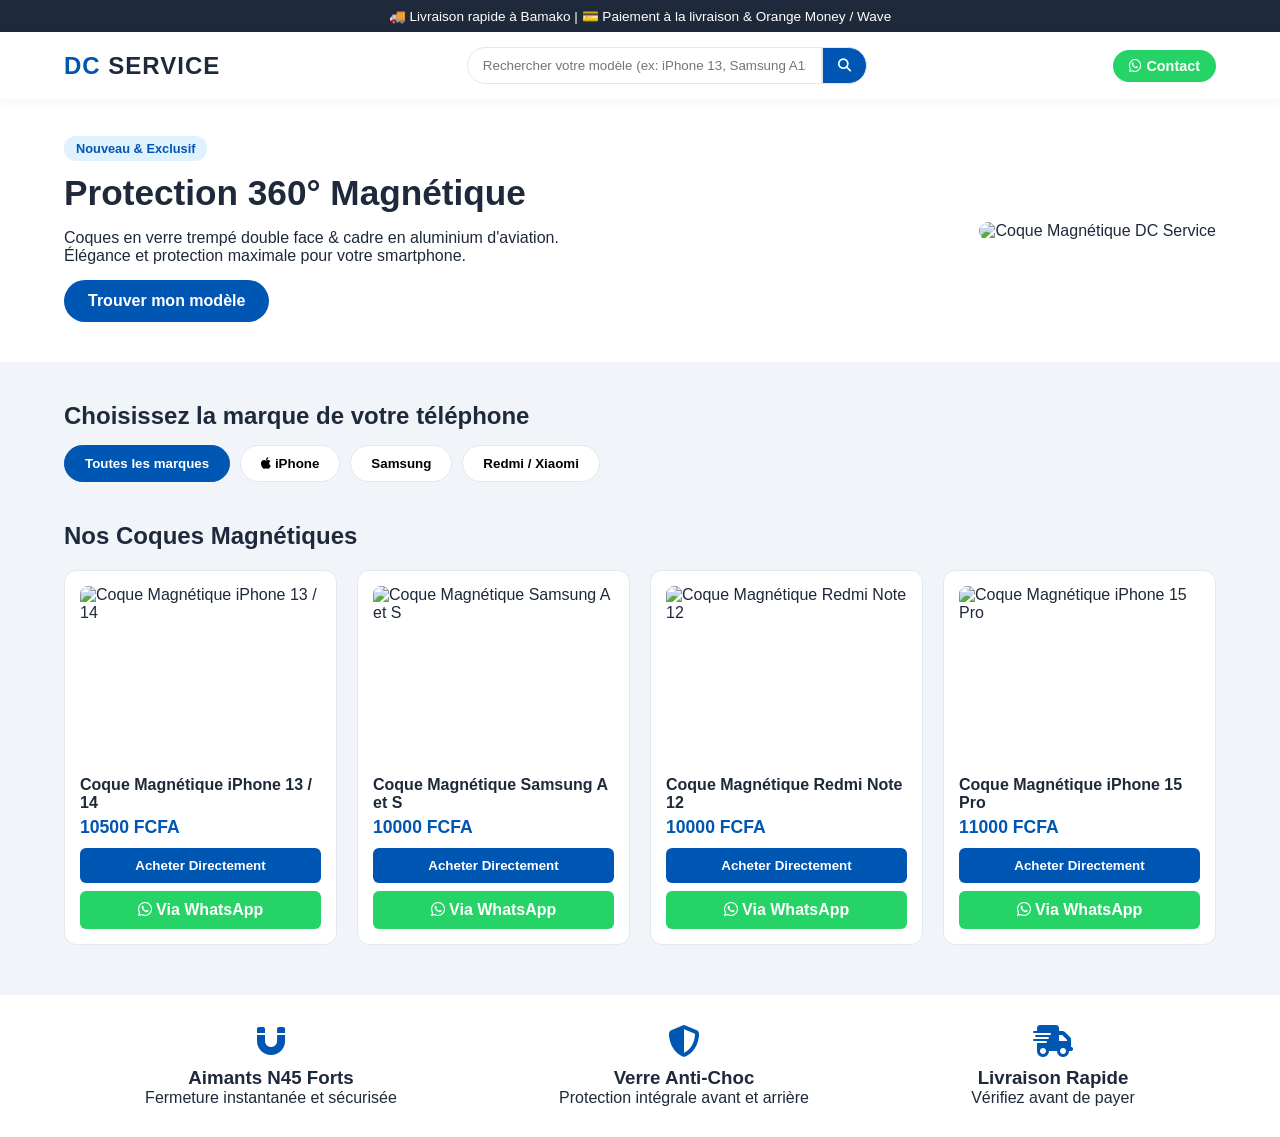
==== index.html @ 2c24fb87 "Add files via upload" ====
<!DOCTYPE html>
<html lang="fr">
<head>
  <meta charset="UTF-8">
  <meta name="viewport" content="width=device-width, initial-scale=1.0">
  <title>DC Service | Coques Magnétiques Premium</title>
  <link rel="stylesheet" href="style.css">
  <link rel="stylesheet" href="https://cdnjs.cloudflare.com/ajax/libs/font-awesome/6.4.0/css/all.min.css">
</head>
<body>

  <div class="announcement-bar">
    🚚 Livraison rapide à Bamako | 💳 Paiement à la livraison & Orange Money / Wave
  </div>

  <header class="navbar">
    <div class="logo">
      <span>DC</span> SERVICE
    </div>
    <div class="search-box">
      <input type="text" id="searchInput" placeholder="Rechercher votre modèle (ex: iPhone 13, Samsung A15)...">
      <button><i class="fa-solid fa-magnifying-glass"></i></button>
    </div>
    <a href="https://wa.me/22394125711" target="_blank" rel="noopener noreferrer" class="whatsapp-btn-head">
      <i class="fa-brands fa-whatsapp"></i> Contact
    </a>
  </header>

  <section class="hero">
    <div class="hero-content">
      <span class="badge">Nouveau & Exclusif</span>
      <h1>Protection 360° Magnétique</h1>
      <p>Coques en verre trempé double face & cadre en aluminium d'aviation. Élégance et protection maximale pour votre smartphone.</p>
      <a href="#selector" class="btn-primary">Trouver mon modèle</a>
    </div>
    <div class="hero-image">
      <img src="https://images.unsplash.com/photo-1601784551446-20c9e07cdbdb?auto=format&fit=crop&w=800&q=80" alt="Coque Magnétique DC Service">
    </div>
  </section>

  <section id="selector" class="selector-section">
    <h2>Choisissez la marque de votre téléphone</h2>
    <div class="brand-grid">
      <button class="brand-card active" data-brand="all">Toutes les marques</button>
      <button class="brand-card" data-brand="iphone"><i class="fa-brands fa-apple"></i> iPhone</button>
      <button class="brand-card" data-brand="samsung">Samsung</button>
      <button class="brand-card" data-brand="redmi">Redmi / Xiaomi</button>
    </div>
  </section>

  <section class="products-section">
    <h2>Nos Coques Magnétiques</h2>
    <div class="product-grid" id="productGrid"></div>
  </section>

  <section class="features">
    <div class="feature-item">
      <i class="fa-solid fa-magnet"></i>
      <h3>Aimants N45 Forts</h3>
      <p>Fermeture instantanée et sécurisée</p>
    </div>
    <div class="feature-item">
      <i class="fa-solid fa-shield-halved"></i>
      <h3>Verre Anti-Choc</h3>
      <p>Protection intégrale avant et arrière</p>
    </div>
    <div class="feature-item">
      <i class="fa-solid fa-truck-fast"></i>
      <h3>Livraison Rapide</h3>
      <p>Vérifiez avant de payer</p>
    </div>
  </section>

  <div class="modal" id="orderModal">
    <div class="modal-content">
      <span class="close-btn">&times;</span>
      <h3>Commander <span id="modalProductName"></span></h3>
      <form id="orderForm">
        <input type="hidden" id="selectedProduct">
        <div class="form-group">
          <label>Votre Nom complet</label>
          <input type="text" id="clientName" required placeholder="Ex: Amine Jamal">
        </div>
        <div class="form-group">
          <label>Numéro de Téléphone</label>
          <input type="tel" id="clientPhone" required placeholder="Ex: 70 00 00 00">
        </div>
        <div class="form-group">
          <label>Quartier / Ville de livraison</label>
          <input type="text" id="clientLocation" required placeholder="Ex: Badalabougou, Bamako">
        </div>
        <button type="submit" class="btn-submit">Valider la commande</button>
      </form>
    </div>
  </div>

  <script src="script.js"></script>
</body>
</html>
---- style.css ----
:root {
  --primary: #0056b3;
  --primary-hover: #003d80;
  --whatsapp: #25D366;
  --dark: #1e293b;
  --light: #f8fafc;
  --border: #e2e8f0;
}

* {
  box-sizing: border-box;
  margin: 0;
  padding: 0;
  font-family: 'Segoe UI', Tahoma, Geneva, Verdana, sans-serif;
}

body {
  background-color: #f1f5f9;
  color: var(--dark);
}

/* BANNIÈRE D'ANNONCE */
.announcement-bar {
  background-color: var(--dark);
  color: #fff;
  text-align: center;
  padding: 8px 12px;
  font-size: 0.85rem;
  font-weight: 500;
}

/* NAVBAR */
.navbar {
  display: flex;
  justify-content: space-between;
  align-items: center;
  padding: 15px 5%;
  background: #fff;
  box-shadow: 0 2px 10px rgba(0,0,0,0.05);
  position: sticky;
  top: 0;
  z-index: 100;
}

.logo {
  font-size: 1.5rem;
  font-weight: 800;
  letter-spacing: 1px;
}

.logo span {
  color: var(--primary);
}

.search-box {
  display: flex;
  width: 40%;
  max-width: 400px;
}

.search-box input {
  width: 100%;
  padding: 10px 15px;
  border: 1px solid var(--border);
  border-radius: 20px 0 0 20px;
  outline: none;
}

.search-box button {
  padding: 10px 15px;
  border: 1px solid var(--border);
  background: var(--primary);
  color: #fff;
  border-radius: 0 20px 20px 0;
  cursor: pointer;
}

.whatsapp-btn-head {
  background-color: var(--whatsapp);
  color: #fff;
  padding: 8px 16px;
  border-radius: 20px;
  text-decoration: none;
  font-weight: bold;
  font-size: 0.9rem;
}

/* HERO */
.hero {
  display: flex;
  align-items: center;
  justify-content: space-between;
  padding: 40px 5%;
  background: #fff;
  margin-bottom: 20px;
}

.hero-content {
  max-width: 500px;
}

.hero-content h1 {
  font-size: 2.2rem;
  margin: 15px 0;
  line-height: 1.2;
}

.badge {
  background: #e0f2fe;
  color: var(--primary);
  padding: 5px 12px;
  border-radius: 12px;
  font-size: 0.8rem;
  font-weight: bold;
}

.hero-image img {
  width: 100%;
  max-width: 380px;
  border-radius: 12px;
}

.btn-primary {
  display: inline-block;
  background: var(--primary);
  color: #fff;
  padding: 12px 24px;
  border-radius: 25px;
  text-decoration: none;
  font-weight: bold;
  margin-top: 15px;
}

/* MARQUE SELECTOR */
.selector-section, .products-section {
  padding: 20px 5%;
}

.brand-grid {
  display: flex;
  gap: 10px;
  margin-top: 15px;
  overflow-x: auto;
}

.brand-card {
  padding: 10px 20px;
  border: 1px solid var(--border);
  background: #fff;
  border-radius: 20px;
  cursor: pointer;
  font-weight: 600;
  white-space: nowrap;
}

.brand-card.active, .brand-card:hover {
  background: var(--primary);
  color: #fff;
  border-color: var(--primary);
}

/* PRODUITS */
.product-grid {
  display: grid;
  grid-template-columns: repeat(auto-fill, minmax(220px, 1fr));
  gap: 20px;
  margin-top: 20px;
}

.product-card {
  background: #fff;
  border-radius: 12px;
  padding: 15px;
  border: 1px solid var(--border);
  display: flex;
  flex-direction: column;
  justify-content: space-between;
}

.product-card img {
  width: 100%;
  height: 180px;
  object-fit: cover;
  border-radius: 8px;
}

.product-title {
  font-size: 1rem;
  margin: 10px 0 5px 0;
}

.product-price {
  font-weight: bold;
  color: var(--primary);
  font-size: 1.1rem;
  margin-bottom: 10px;
}

.btn-group {
  display: flex;
  flex-direction: column;
  gap: 8px;
}

.btn-buy {
  background: var(--primary);
  color: #fff;
  border: none;
  padding: 10px;
  border-radius: 6px;
  cursor: pointer;
  font-weight: bold;
}

.btn-wa {
  background: var(--whatsapp);
  color: #fff;
  border: none;
  padding: 10px;
  border-radius: 6px;
  cursor: pointer;
  font-weight: bold;
  text-align: center;
  text-decoration: none;
}

/* FEATURES */
.features {
  display: flex;
  justify-content: space-around;
  background: #fff;
  padding: 30px 5%;
  margin-top: 30px;
  text-align: center;
}

.feature-item i {
  font-size: 2rem;
  color: var(--primary);
  margin-bottom: 10px;
}

/* MODAL */
.modal {
  display: none;
  position: fixed;
  top: 0; 
  left: 0; 
  width: 100%; 
  height: 100%;
  background: rgba(0,0,0,0.5);
  justify-content: center;
  align-items: center;
  z-index: 1000; /* Rehaussé pour passer au-dessus de la navbar sticky */
}

.modal-content {
  background: #fff;
  padding: 25px;
  border-radius: 12px;
  width: 90%;
  max-width: 400px;
  position: relative;
}

.close-btn {
  position: absolute;
  top: 10px; 
  right: 15px;
  font-size: 1.5rem;
  cursor: pointer;
}

.form-group {
  margin-bottom: 15px;
}

.form-group label {
  display: block;
  margin-bottom: 5px;
  font-size: 0.9rem;
}

.form-group input {
  width: 100%;
  padding: 10px;
  border: 1px solid var(--border);
  border-radius: 6px;
}

.btn-submit {
  width: 100%;
  background: var(--primary);
  color: #fff;
  border: none;
  padding: 12px;
  border-radius: 6px;
  font-weight: bold;
  cursor: pointer;
}

/* RESPONSIVE */
@media (max-width: 768px) {
  .hero {
    flex-direction: column;
    text-align: center;
  }
  .search-box {
    display: none;
  }
  .features {
    flex-direction: column;
    gap: 20px;
  }
}
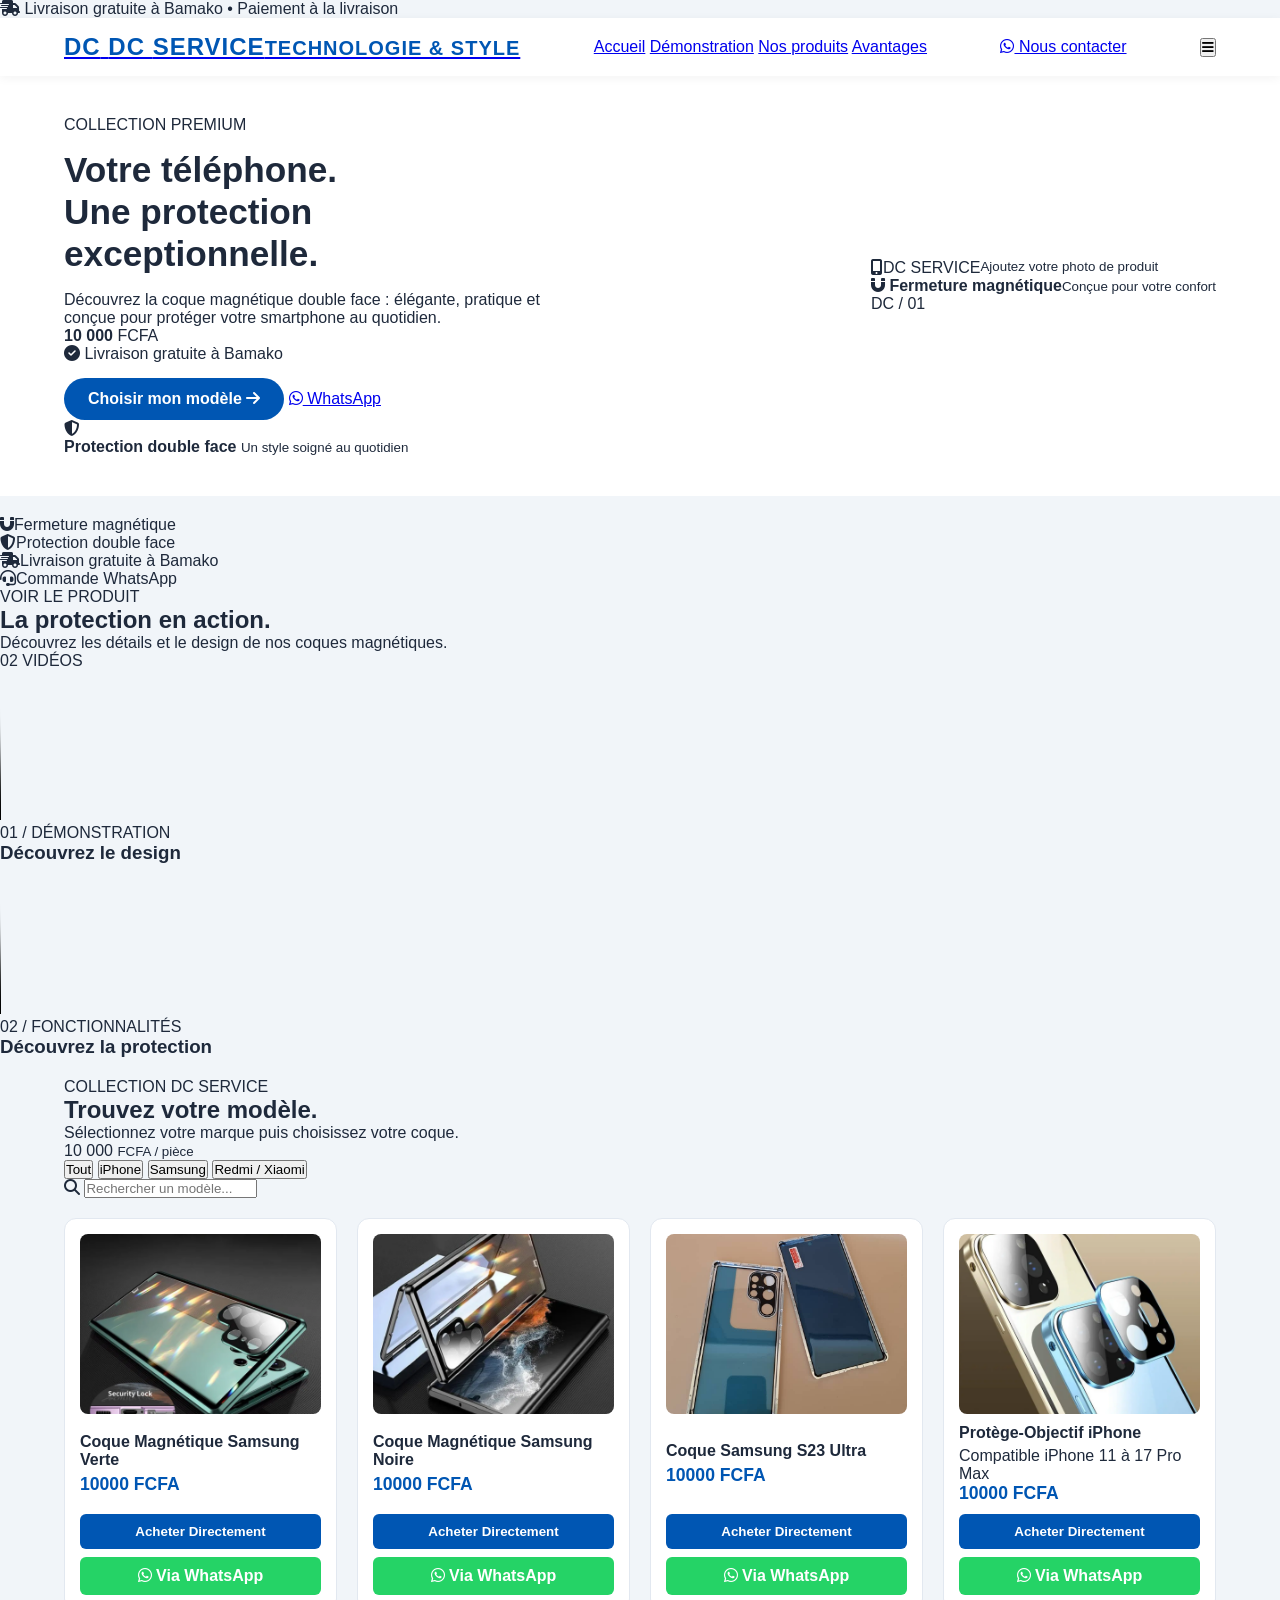
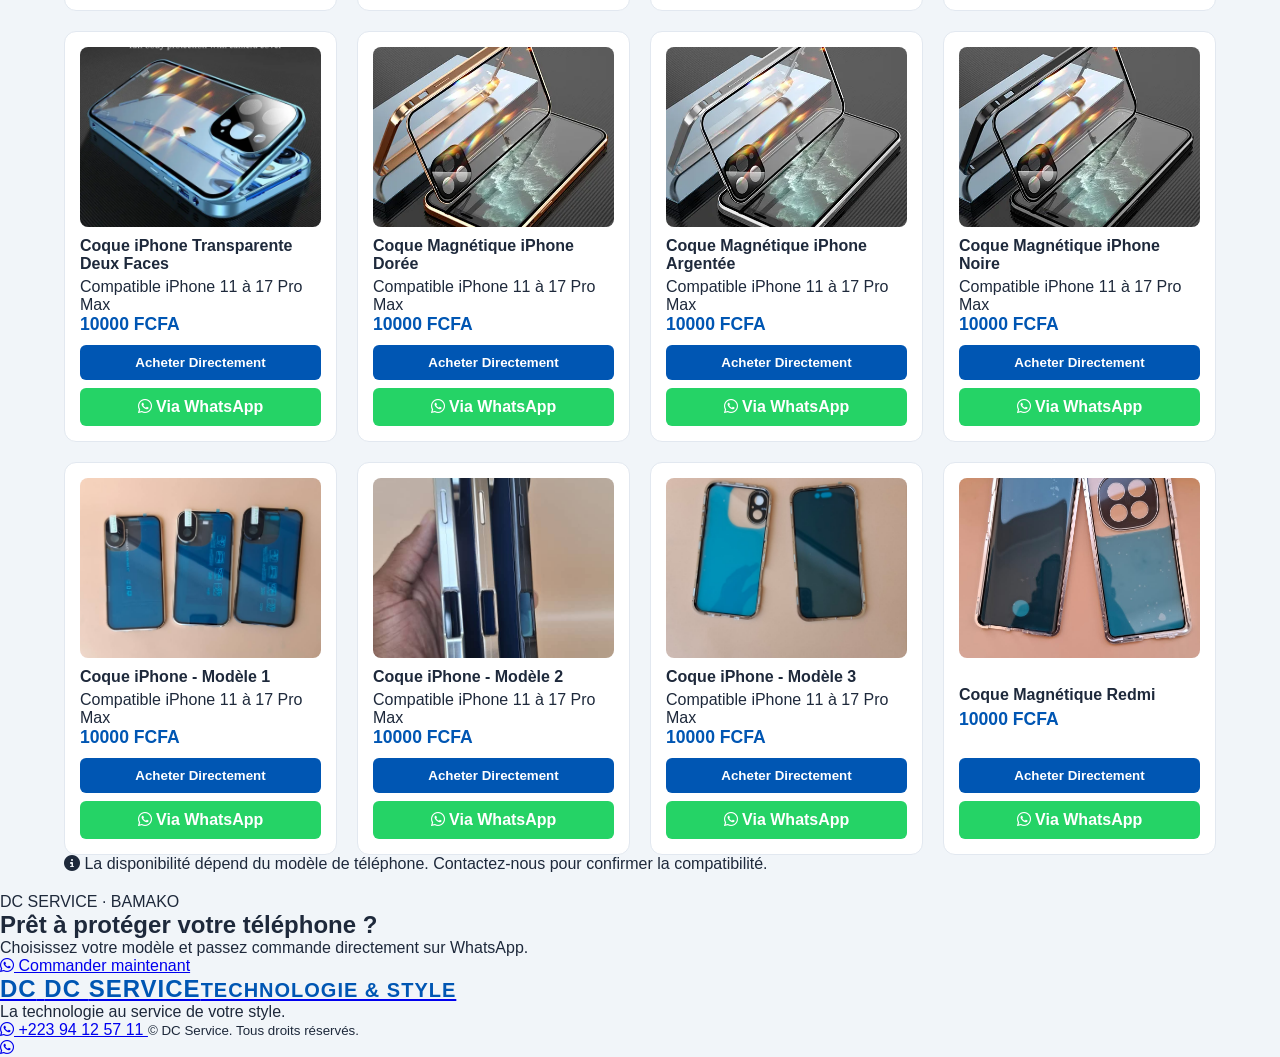
==== commit 34deba91: "Update index.html" ====
--- a/index.html
+++ b/index.html
@@ -1,99 +1,232 @@
+
 <!DOCTYPE html>
 <html lang="fr">
 <head>
   <meta charset="UTF-8">
   <meta name="viewport" content="width=device-width, initial-scale=1.0">
+
   <title>DC Service | Coques Magnétiques Premium</title>
+  <meta name="description" content="Découvrez les coques magnétiques double face DC Service. 10 000 FCFA, livraison gratuite à Bamako. Commandez sur WhatsApp.">
+  <meta name="theme-color" content="#071426">
+
   <link rel="stylesheet" href="style.css">
-  <link rel="stylesheet" href="https://cdnjs.cloudflare.com/ajax/libs/font-awesome/6.4.0/css/all.min.css">
+  <link rel="preconnect" href="https://fonts.googleapis.com">
+  <link rel="preconnect" href="https://fonts.gstatic.com" crossorigin>
+  <link href="https://fonts.googleapis.com/css2?family=Inter:wght@400;500;600;700;800;900&display=swap" rel="stylesheet">
+  <link rel="stylesheet" href="https://cdnjs.cloudflare.com/ajax/libs/font-awesome/6.5.2/css/all.min.css">
 </head>
+
 <body>
 
-  <div class="announcement-bar">
-    🚚 Livraison rapide à Bamako | 💳 Paiement à la livraison & Orange Money / Wave
+  <div class="announcement">
+    <i class="fa-solid fa-truck-fast"></i>
+    Livraison gratuite à Bamako
+    <span>•</span>
+    Paiement à la livraison
   </div>
 
   <header class="navbar">
-    <div class="logo">
-      <span>DC</span> SERVICE
-    </div>
-    <div class="search-box">
-      <input type="text" id="searchInput" placeholder="Rechercher votre modèle (ex: iPhone 13, Samsung A15)...">
-      <button><i class="fa-solid fa-magnifying-glass"></i></button>
-    </div>
-    <a href="https://wa.me/22394125711" target="_blank" rel="noopener noreferrer" class="whatsapp-btn-head">
-      <i class="fa-brands fa-whatsapp"></i> Contact
-    </a>
+    <a href="#accueil" class="logo">
+      <span class="logo-mark">DC</span>
+      <span>DC <b>SERVICE</b><small>TECHNOLOGIE & STYLE</small></span>
+    </a>
+
+    <nav class="nav-links">
+      <a href="#accueil">Accueil</a>
+      <a href="#videos">Démonstration</a>
+      <a href="#produits">Nos produits</a>
+      <a href="#avantages">Avantages</a>
+    </nav>
+
+    <a class="nav-whatsapp" href="https://wa.me/22394125711" target="_blank" rel="noopener noreferrer">
+      <i class="fa-brands fa-whatsapp"></i> Nous contacter
+    </a>
+
+    <button class="menu-toggle" id="menuToggle" aria-label="Ouvrir le menu" aria-expanded="false">
+      <i class="fa-solid fa-bars"></i>
+    </button>
   </header>
 
-  <section class="hero">
-    <div class="hero-content">
-      <span class="badge">Nouveau & Exclusif</span>
-      <h1>Protection 360° Magnétique</h1>
-      <p>Coques en verre trempé double face & cadre en aluminium d'aviation. Élégance et protection maximale pour votre smartphone.</p>
-      <a href="#selector" class="btn-primary">Trouver mon modèle</a>
-    </div>
-    <div class="hero-image">
-      <img src="https://images.unsplash.com/photo-1601784551446-20c9e07cdbdb?auto=format&fit=crop&w=800&q=80" alt="Coque Magnétique DC Service">
-    </div>
-  </section>
-
-  <section id="selector" class="selector-section">
-    <h2>Choisissez la marque de votre téléphone</h2>
-    <div class="brand-grid">
-      <button class="brand-card active" data-brand="all">Toutes les marques</button>
-      <button class="brand-card" data-brand="iphone"><i class="fa-brands fa-apple"></i> iPhone</button>
-      <button class="brand-card" data-brand="samsung">Samsung</button>
-      <button class="brand-card" data-brand="redmi">Redmi / Xiaomi</button>
-    </div>
-  </section>
-
-  <section class="products-section">
-    <h2>Nos Coques Magnétiques</h2>
-    <div class="product-grid" id="productGrid"></div>
-  </section>
-
-  <section class="features">
-    <div class="feature-item">
-      <i class="fa-solid fa-magnet"></i>
-      <h3>Aimants N45 Forts</h3>
-      <p>Fermeture instantanée et sécurisée</p>
-    </div>
-    <div class="feature-item">
-      <i class="fa-solid fa-shield-halved"></i>
-      <h3>Verre Anti-Choc</h3>
-      <p>Protection intégrale avant et arrière</p>
-    </div>
-    <div class="feature-item">
-      <i class="fa-solid fa-truck-fast"></i>
-      <h3>Livraison Rapide</h3>
-      <p>Vérifiez avant de payer</p>
-    </div>
-  </section>
-
-  <div class="modal" id="orderModal">
-    <div class="modal-content">
-      <span class="close-btn">&times;</span>
-      <h3>Commander <span id="modalProductName"></span></h3>
-      <form id="orderForm">
-        <input type="hidden" id="selectedProduct">
-        <div class="form-group">
-          <label>Votre Nom complet</label>
-          <input type="text" id="clientName" required placeholder="Ex: Amine Jamal">
-        </div>
-        <div class="form-group">
-          <label>Numéro de Téléphone</label>
-          <input type="tel" id="clientPhone" required placeholder="Ex: 70 00 00 00">
-        </div>
-        <div class="form-group">
-          <label>Quartier / Ville de livraison</label>
-          <input type="text" id="clientLocation" required placeholder="Ex: Badalabougou, Bamako">
-        </div>
-        <button type="submit" class="btn-submit">Valider la commande</button>
-      </form>
-    </div>
-  </div>
+  <main>
+    <section class="hero" id="accueil">
+      <div class="hero-content">
+        <div class="eyebrow">
+          <span class="status-dot"></span>
+          COLLECTION PREMIUM
+        </div>
+
+        <h1>Votre téléphone.<br>
+          <span>Une protection</span><br>
+          exceptionnelle.
+        </h1>
+
+        <p class="hero-description">
+          Découvrez la coque magnétique double face :
+          élégante, pratique et conçue pour protéger
+          votre smartphone au quotidien.
+        </p>
+
+        <div class="hero-price">
+          <strong>10 000</strong>
+          <span>FCFA</span>
+        </div>
+
+        <p class="delivery-note">
+          <i class="fa-solid fa-circle-check"></i>
+          Livraison gratuite à Bamako
+        </p>
+
+        <div class="hero-actions">
+          <a href="#produits" class="btn btn-primary">
+            Choisir mon modèle <i class="fa-solid fa-arrow-right"></i>
+          </a>
+
+          <a href="https://wa.me/22394125711?text=Bonjour%20DC%20Service%2C%20je%20souhaite%20des%20informations."
+             target="_blank" rel="noopener noreferrer" class="btn btn-outline">
+            <i class="fa-brands fa-whatsapp"></i> WhatsApp
+          </a>
+        </div>
+
+        <div class="trust-line">
+          <div class="trust-icon"><i class="fa-solid fa-shield-halved"></i></div>
+          <div>
+            <b>Protection double face</b>
+            <small>Un style soigné au quotidien</small>
+          </div>
+        </div>
+      </div>
+
+      <div class="hero-visual">
+        <div class="hero-glow"></div>
+        <div class="hero-image-frame">
+          <img src="images/iphone-doree.png"
+               alt="Coque magnétique double face DC Service"
+               onerror="this.style.display='none';document.getElementById('heroFallback').style.display='flex';">
+
+          <div id="heroFallback" class="image-fallback">
+            <i class="fa-solid fa-mobile-screen-button"></i>
+            <span>DC SERVICE</span>
+            <small>Ajoutez votre photo de produit</small>
+          </div>
+        </div>
+
+        <div class="floating-card">
+          <i class="fa-solid fa-magnet"></i>
+          <span><b>Fermeture magnétique</b><small>Conçue pour votre confort</small></span>
+        </div>
+
+        <div class="hero-number">DC / 01</div>
+      </div>
+    </section>
+
+    <section class="benefits-strip" id="avantages">
+      <div><i class="fa-solid fa-magnet"></i><span>Fermeture magnétique</span></div>
+      <div><i class="fa-solid fa-shield-halved"></i><span>Protection double face</span></div>
+      <div><i class="fa-solid fa-truck-fast"></i><span>Livraison gratuite à Bamako</span></div>
+      <div><i class="fa-solid fa-headset"></i><span>Commande WhatsApp</span></div>
+    </section>
+
+    <section class="section video-section" id="videos">
+      <div class="section-heading">
+        <div>
+          <span class="section-kicker">VOIR LE PRODUIT</span>
+          <h2>La protection en action.</h2>
+          <p>Découvrez les détails et le design de nos coques magnétiques.</p>
+        </div>
+        <span class="section-count">02 VIDÉOS</span>
+      </div>
+
+      <div class="video-grid">
+        <article class="video-card">
+          <video controls playsinline preload="metadata" poster="images/iphone-noire.png">
+            <source src="videos/presentation.mp4" type="video/mp4">
+            Votre navigateur ne prend pas en charge cette vidéo.
+          </video>
+          <div class="video-caption">
+            <span>01 / DÉMONSTRATION</span>
+            <h3>Découvrez le design</h3>
+          </div>
+        </article>
+
+        <article class="video-card">
+          <video controls playsinline preload="metadata" poster="images/iphone-doree.png">
+            <source src="videos/demonstration.mp4" type="video/mp4">
+            Votre navigateur ne prend pas en charge cette vidéo.
+          </video>
+          <div class="video-caption">
+            <span>02 / FONCTIONNALITÉS</span>
+            <h3>Découvrez la protection</h3>
+          </div>
+        </article>
+      </div>
+    </section>
+
+    <section class="section products-section" id="produits">
+      <div class="section-heading">
+        <div>
+          <span class="section-kicker">COLLECTION DC SERVICE</span>
+          <h2>Trouvez votre modèle.</h2>
+          <p>Sélectionnez votre marque puis choisissez votre coque.</p>
+        </div>
+        <div class="catalog-price">10 000 <small>FCFA / pièce</small></div>
+      </div>
+
+      <div class="catalog-controls">
+        <div class="brand-filters" aria-label="Filtrer par marque">
+          <button class="filter-btn active" data-brand="all">Tout</button>
+          <button class="filter-btn" data-brand="iphone">iPhone</button>
+          <button class="filter-btn" data-brand="samsung">Samsung</button>
+          <button class="filter-btn" data-brand="redmi">Redmi / Xiaomi</button>
+        </div>
+
+        <label class="search-field">
+          <i class="fa-solid fa-magnifying-glass"></i>
+          <input id="searchInput" type="search" placeholder="Rechercher un modèle..." aria-label="Rechercher un produit">
+        </label>
+      </div>
+
+      <div class="product-grid" id="productGrid"></div>
+
+      <div class="catalog-footer">
+        <i class="fa-solid fa-circle-info"></i>
+        La disponibilité dépend du modèle de téléphone. Contactez-nous pour confirmer la compatibilité.
+      </div>
+    </section>
+
+    <section class="order-banner">
+      <div>
+        <span class="section-kicker">DC SERVICE · BAMAKO</span>
+        <h2>Prêt à protéger votre téléphone ?</h2>
+        <p>Choisissez votre modèle et passez commande directement sur WhatsApp.</p>
+      </div>
+      <a href="https://wa.me/22394125711?text=Bonjour%20DC%20Service%2C%20je%20veux%20commander%20une%20coque%20magnetique%20a%2010000%20FCFA."
+         class="btn btn-light" target="_blank" rel="noopener noreferrer">
+        <i class="fa-brands fa-whatsapp"></i> Commander maintenant
+      </a>
+    </section>
+  </main>
+
+  <footer class="footer" id="contact">
+    <a href="#accueil" class="logo footer-logo">
+      <span class="logo-mark">DC</span>
+      <span>DC <b>SERVICE</b><small>TECHNOLOGIE & STYLE</small></span>
+    </a>
+
+    <p>La technologie au service de votre style.</p>
+
+    <a href="https://wa.me/22394125711" target="_blank" rel="noopener noreferrer">
+      <i class="fa-brands fa-whatsapp"></i> +223 94 12 57 11
+    </a>
+
+    <small>© <span id="currentYear"></span> DC Service. Tous droits réservés.</small>
+  </footer>
+
+  <a class="floating-whatsapp"
+     href="https://wa.me/22394125711?text=Bonjour%20DC%20Service%2C%20je%20souhaite%20commander."
+     target="_blank" rel="noopener noreferrer" aria-label="Commander sur WhatsApp">
+    <i class="fa-brands fa-whatsapp"></i>
+  </a>
 
   <script src="script.js"></script>
 </body>
-</html>+</html>
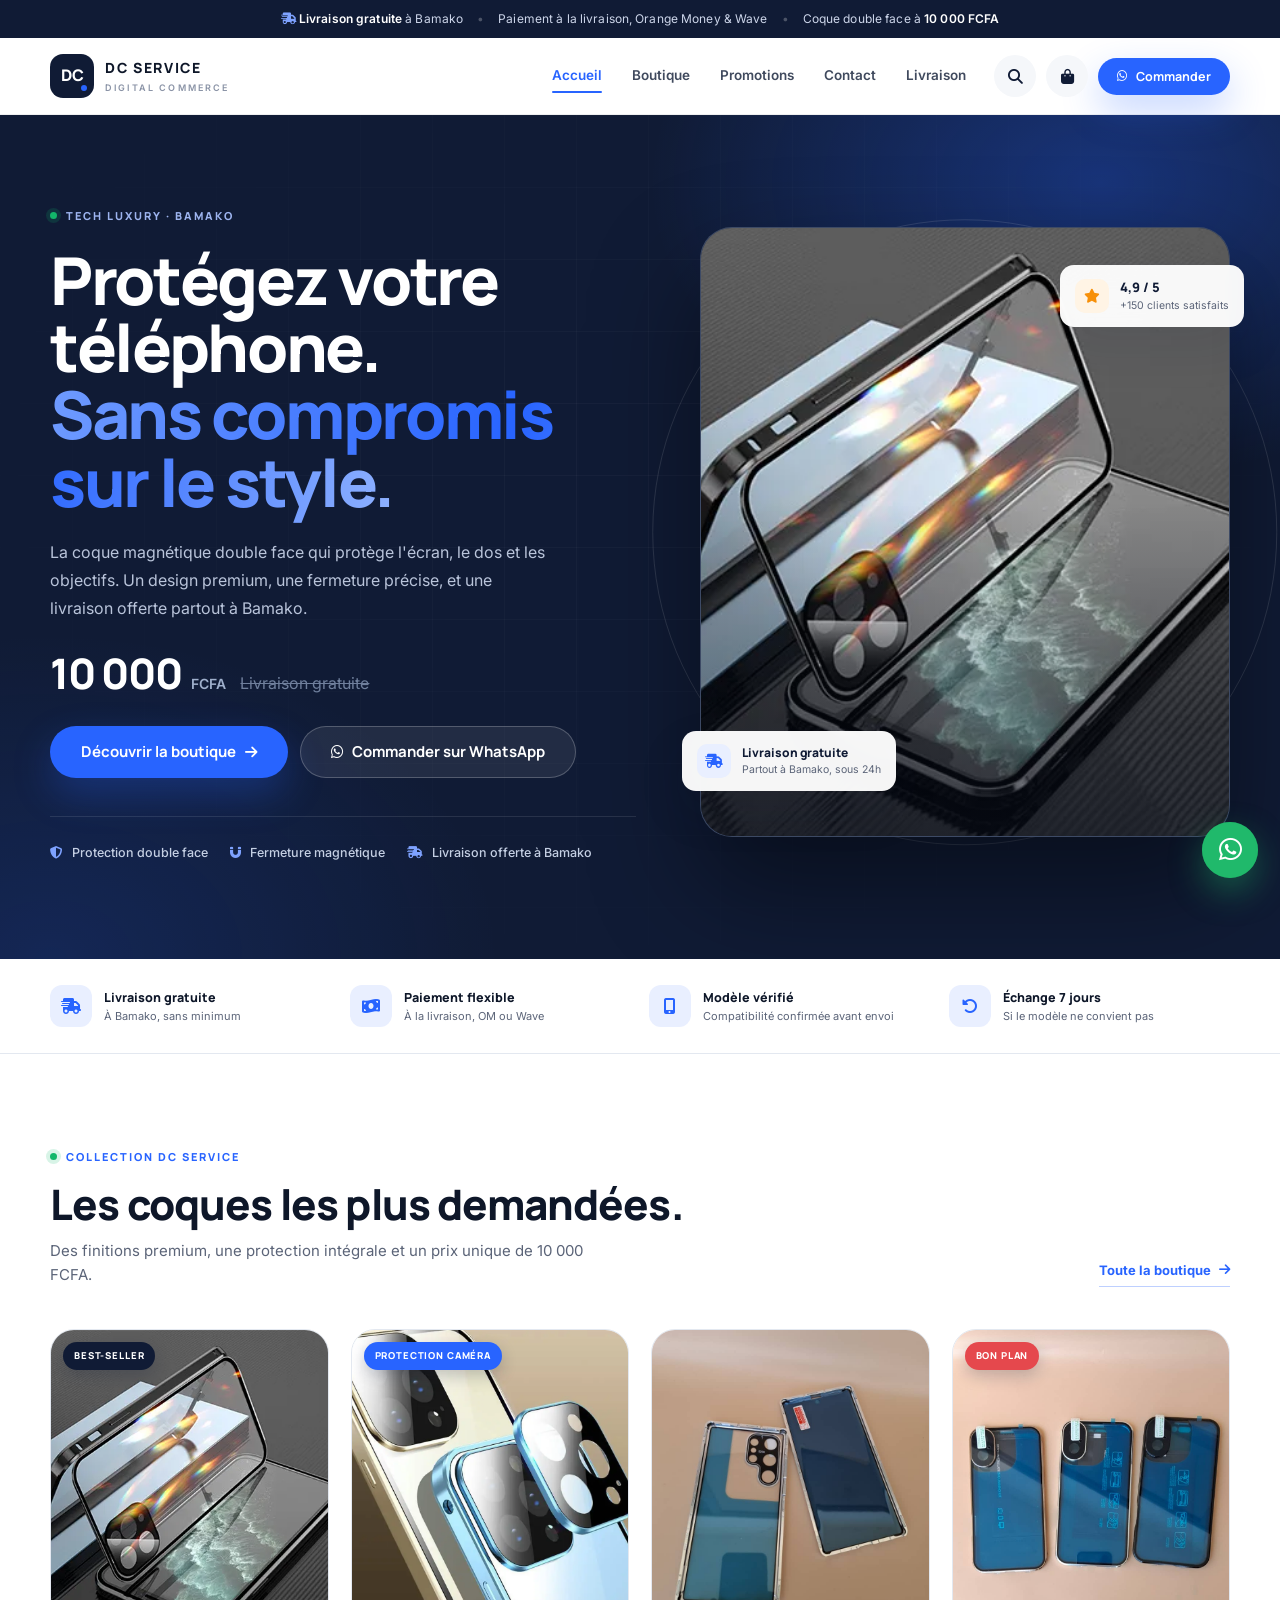
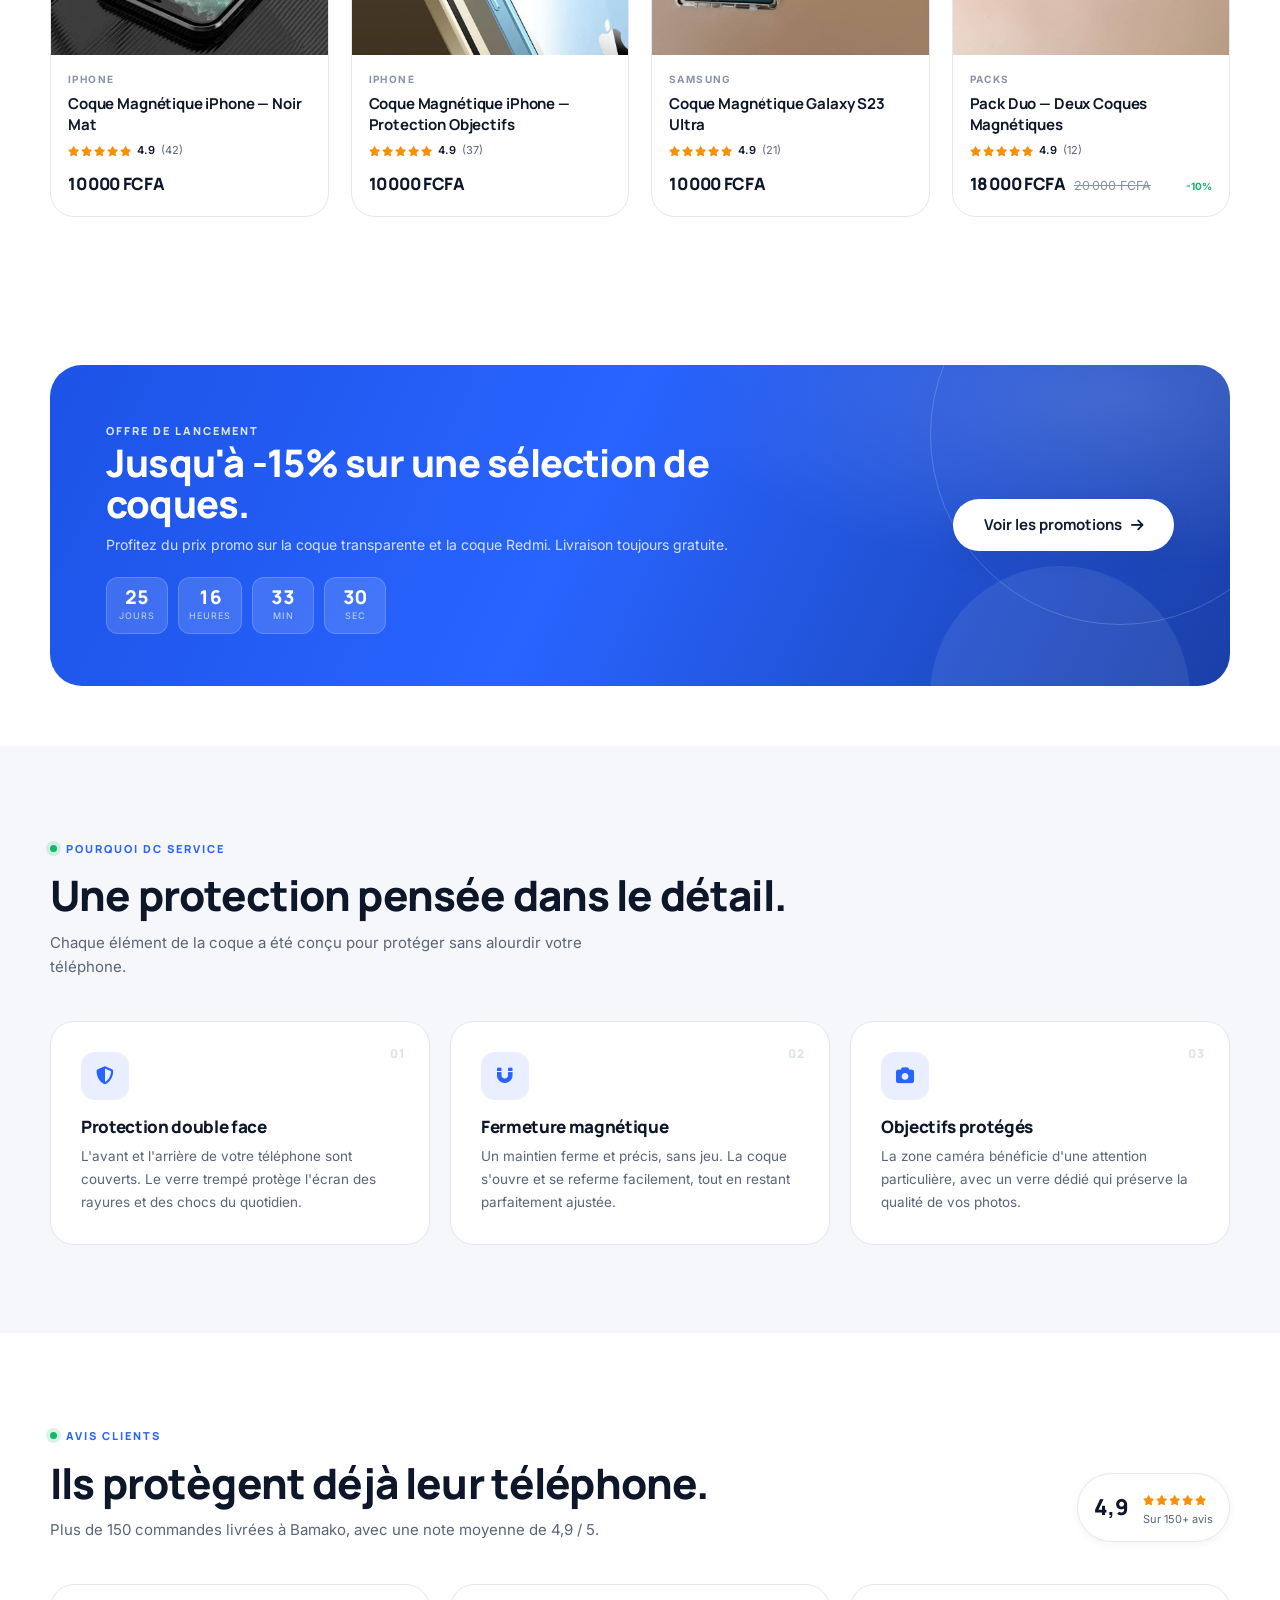
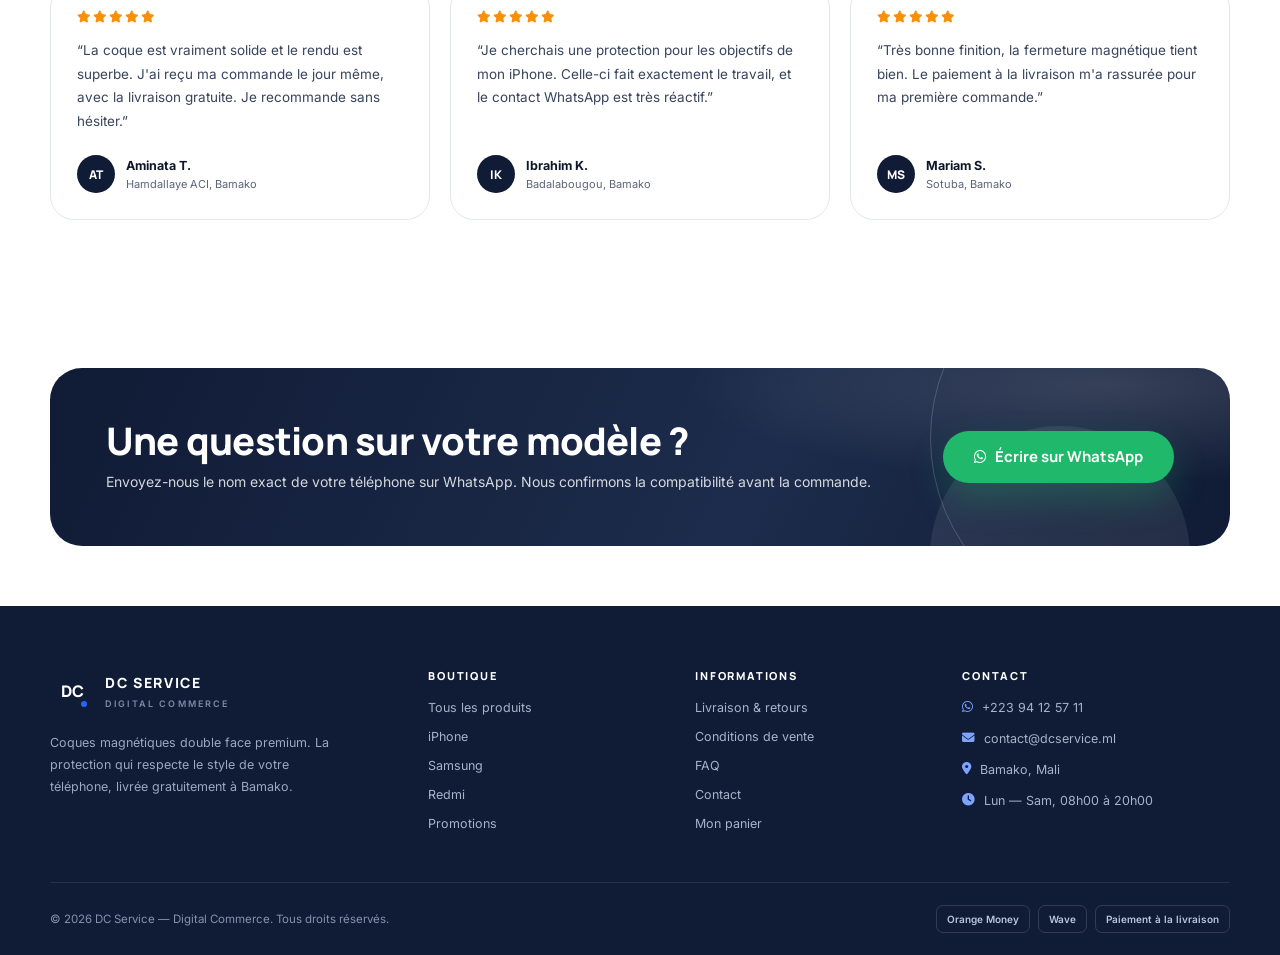
==== commit 7a075133: "Mise a jour site DC Service" ====
--- a/index.html
+++ b/index.html
@@ -1,232 +1,353 @@
-
-<!DOCTYPE html>
-<html lang="fr">
-<head>
-  <meta charset="UTF-8">
-  <meta name="viewport" content="width=device-width, initial-scale=1.0">
-
-  <title>DC Service | Coques Magnétiques Premium</title>
-  <meta name="description" content="Découvrez les coques magnétiques double face DC Service. 10 000 FCFA, livraison gratuite à Bamako. Commandez sur WhatsApp.">
-  <meta name="theme-color" content="#071426">
-
-  <link rel="stylesheet" href="style.css">
-  <link rel="preconnect" href="https://fonts.googleapis.com">
-  <link rel="preconnect" href="https://fonts.gstatic.com" crossorigin>
-  <link href="https://fonts.googleapis.com/css2?family=Inter:wght@400;500;600;700;800;900&display=swap" rel="stylesheet">
-  <link rel="stylesheet" href="https://cdnjs.cloudflare.com/ajax/libs/font-awesome/6.5.2/css/all.min.css">
-</head>
-
-<body>
-
-  <div class="announcement">
-    <i class="fa-solid fa-truck-fast"></i>
-    Livraison gratuite à Bamako
-    <span>•</span>
-    Paiement à la livraison
-  </div>
-
-  <header class="navbar">
-    <a href="#accueil" class="logo">
-      <span class="logo-mark">DC</span>
-      <span>DC <b>SERVICE</b><small>TECHNOLOGIE & STYLE</small></span>
-    </a>
-
-    <nav class="nav-links">
-      <a href="#accueil">Accueil</a>
-      <a href="#videos">Démonstration</a>
-      <a href="#produits">Nos produits</a>
-      <a href="#avantages">Avantages</a>
-    </nav>
-
-    <a class="nav-whatsapp" href="https://wa.me/22394125711" target="_blank" rel="noopener noreferrer">
-      <i class="fa-brands fa-whatsapp"></i> Nous contacter
-    </a>
-
-    <button class="menu-toggle" id="menuToggle" aria-label="Ouvrir le menu" aria-expanded="false">
-      <i class="fa-solid fa-bars"></i>
-    </button>
-  </header>
-
-  <main>
-    <section class="hero" id="accueil">
-      <div class="hero-content">
-        <div class="eyebrow">
-          <span class="status-dot"></span>
-          COLLECTION PREMIUM
-        </div>
-
-        <h1>Votre téléphone.<br>
-          <span>Une protection</span><br>
-          exceptionnelle.
-        </h1>
-
-        <p class="hero-description">
-          Découvrez la coque magnétique double face :
-          élégante, pratique et conçue pour protéger
-          votre smartphone au quotidien.
-        </p>
-
-        <div class="hero-price">
-          <strong>10 000</strong>
-          <span>FCFA</span>
-        </div>
-
-        <p class="delivery-note">
-          <i class="fa-solid fa-circle-check"></i>
-          Livraison gratuite à Bamako
-        </p>
-
-        <div class="hero-actions">
-          <a href="#produits" class="btn btn-primary">
-            Choisir mon modèle <i class="fa-solid fa-arrow-right"></i>
-          </a>
-
-          <a href="https://wa.me/22394125711?text=Bonjour%20DC%20Service%2C%20je%20souhaite%20des%20informations."
-             target="_blank" rel="noopener noreferrer" class="btn btn-outline">
-            <i class="fa-brands fa-whatsapp"></i> WhatsApp
-          </a>
-        </div>
-
-        <div class="trust-line">
-          <div class="trust-icon"><i class="fa-solid fa-shield-halved"></i></div>
-          <div>
-            <b>Protection double face</b>
-            <small>Un style soigné au quotidien</small>
-          </div>
-        </div>
-      </div>
-
-      <div class="hero-visual">
-        <div class="hero-glow"></div>
-        <div class="hero-image-frame">
-          <img src="images/iphone-doree.png"
-               alt="Coque magnétique double face DC Service"
-               onerror="this.style.display='none';document.getElementById('heroFallback').style.display='flex';">
-
-          <div id="heroFallback" class="image-fallback">
-            <i class="fa-solid fa-mobile-screen-button"></i>
-            <span>DC SERVICE</span>
-            <small>Ajoutez votre photo de produit</small>
-          </div>
-        </div>
-
-        <div class="floating-card">
-          <i class="fa-solid fa-magnet"></i>
-          <span><b>Fermeture magnétique</b><small>Conçue pour votre confort</small></span>
-        </div>
-
-        <div class="hero-number">DC / 01</div>
-      </div>
-    </section>
-
-    <section class="benefits-strip" id="avantages">
-      <div><i class="fa-solid fa-magnet"></i><span>Fermeture magnétique</span></div>
-      <div><i class="fa-solid fa-shield-halved"></i><span>Protection double face</span></div>
-      <div><i class="fa-solid fa-truck-fast"></i><span>Livraison gratuite à Bamako</span></div>
-      <div><i class="fa-solid fa-headset"></i><span>Commande WhatsApp</span></div>
-    </section>
-
-    <section class="section video-section" id="videos">
-      <div class="section-heading">
-        <div>
-          <span class="section-kicker">VOIR LE PRODUIT</span>
-          <h2>La protection en action.</h2>
-          <p>Découvrez les détails et le design de nos coques magnétiques.</p>
-        </div>
-        <span class="section-count">02 VIDÉOS</span>
-      </div>
-
-      <div class="video-grid">
-        <article class="video-card">
-          <video controls playsinline preload="metadata" poster="images/iphone-noire.png">
-            <source src="videos/presentation.mp4" type="video/mp4">
-            Votre navigateur ne prend pas en charge cette vidéo.
-          </video>
-          <div class="video-caption">
-            <span>01 / DÉMONSTRATION</span>
-            <h3>Découvrez le design</h3>
-          </div>
-        </article>
-
-        <article class="video-card">
-          <video controls playsinline preload="metadata" poster="images/iphone-doree.png">
-            <source src="videos/demonstration.mp4" type="video/mp4">
-            Votre navigateur ne prend pas en charge cette vidéo.
-          </video>
-          <div class="video-caption">
-            <span>02 / FONCTIONNALITÉS</span>
-            <h3>Découvrez la protection</h3>
-          </div>
-        </article>
-      </div>
-    </section>
-
-    <section class="section products-section" id="produits">
-      <div class="section-heading">
-        <div>
-          <span class="section-kicker">COLLECTION DC SERVICE</span>
-          <h2>Trouvez votre modèle.</h2>
-          <p>Sélectionnez votre marque puis choisissez votre coque.</p>
-        </div>
-        <div class="catalog-price">10 000 <small>FCFA / pièce</small></div>
-      </div>
-
-      <div class="catalog-controls">
-        <div class="brand-filters" aria-label="Filtrer par marque">
-          <button class="filter-btn active" data-brand="all">Tout</button>
-          <button class="filter-btn" data-brand="iphone">iPhone</button>
-          <button class="filter-btn" data-brand="samsung">Samsung</button>
-          <button class="filter-btn" data-brand="redmi">Redmi / Xiaomi</button>
-        </div>
-
-        <label class="search-field">
-          <i class="fa-solid fa-magnifying-glass"></i>
-          <input id="searchInput" type="search" placeholder="Rechercher un modèle..." aria-label="Rechercher un produit">
-        </label>
-      </div>
-
-      <div class="product-grid" id="productGrid"></div>
-
-      <div class="catalog-footer">
-        <i class="fa-solid fa-circle-info"></i>
-        La disponibilité dépend du modèle de téléphone. Contactez-nous pour confirmer la compatibilité.
-      </div>
-    </section>
-
-    <section class="order-banner">
-      <div>
-        <span class="section-kicker">DC SERVICE · BAMAKO</span>
-        <h2>Prêt à protéger votre téléphone ?</h2>
-        <p>Choisissez votre modèle et passez commande directement sur WhatsApp.</p>
-      </div>
-      <a href="https://wa.me/22394125711?text=Bonjour%20DC%20Service%2C%20je%20veux%20commander%20une%20coque%20magnetique%20a%2010000%20FCFA."
-         class="btn btn-light" target="_blank" rel="noopener noreferrer">
-        <i class="fa-brands fa-whatsapp"></i> Commander maintenant
-      </a>
-    </section>
-  </main>
-
-  <footer class="footer" id="contact">
-    <a href="#accueil" class="logo footer-logo">
-      <span class="logo-mark">DC</span>
-      <span>DC <b>SERVICE</b><small>TECHNOLOGIE & STYLE</small></span>
-    </a>
-
-    <p>La technologie au service de votre style.</p>
-
-    <a href="https://wa.me/22394125711" target="_blank" rel="noopener noreferrer">
-      <i class="fa-brands fa-whatsapp"></i> +223 94 12 57 11
-    </a>
-
-    <small>© <span id="currentYear"></span> DC Service. Tous droits réservés.</small>
-  </footer>
-
-  <a class="floating-whatsapp"
-     href="https://wa.me/22394125711?text=Bonjour%20DC%20Service%2C%20je%20souhaite%20commander."
-     target="_blank" rel="noopener noreferrer" aria-label="Commander sur WhatsApp">
-    <i class="fa-brands fa-whatsapp"></i>
-  </a>
-
-  <script src="script.js"></script>
-</body>
-</html>
+<!DOCTYPE html>
+<html lang="fr">
+<head>
+  <meta charset="UTF-8">
+  <meta name="viewport" content="width=device-width, initial-scale=1.0">
+  <meta name="theme-color" content="#101B35">
+  <meta name="description" content="DC Service — Coques magnétiques double face premium. Protection intégrale, livraison gratuite à Bamako, paiement à la livraison, Orange Money et Wave.">
+  <title>DC Service | Coques Magnétiques Premium à Bamako</title>
+
+  <link rel="icon" href="data:image/svg+xml,%3Csvg xmlns='http://www.w3.org/2000/svg' viewBox='0 0 64 64'%3E%3Crect width='64' height='64' rx='16' fill='%23101B35'/%3E%3Ctext x='32' y='42' font-family='Arial' font-size='22' font-weight='bold' fill='%23fff' text-anchor='middle'%3EDC%3C/text%3E%3C/svg%3E">
+
+  <link rel="preconnect" href="https://fonts.googleapis.com">
+  <link rel="preconnect" href="https://fonts.gstatic.com" crossorigin>
+  <link href="https://fonts.googleapis.com/css2?family=Inter:wght@400;500;600;700&family=Manrope:wght@500;600;700;800&display=swap" rel="stylesheet">
+  <link rel="stylesheet" href="https://cdnjs.cloudflare.com/ajax/libs/font-awesome/6.5.2/css/all.min.css">
+  <link rel="stylesheet" href="assets/css/styles.css">
+</head>
+<body>
+  <div class="announce">
+    <div class="wrap">
+      <span><i class="fa-solid fa-truck-fast"></i> <strong>Livraison gratuite</strong> à Bamako</span>
+      <span class="sep">•</span>
+      <span class="announce-secondary">Paiement à la livraison, Orange Money &amp; Wave</span>
+      <span class="sep">•</span>
+      <span class="announce-secondary">Coque double face à <strong>10 000 FCFA</strong></span>
+    </div>
+  </div>
+
+  <header class="header">
+    <div class="wrap header-inner">
+      <a class="brand" href="index.html" aria-label="DC Service — Accueil">
+        <span class="brand-mark">DC</span>
+        <span class="brand-text">
+          <strong>DC SERVICE</strong>
+          <small>DIGITAL COMMERCE</small>
+        </span>
+      </a>
+
+      <nav class="nav" id="mainNav" aria-label="Navigation principale">
+        <a href="index.html" class="is-active">Accueil</a>
+        <a href="boutique.html">Boutique</a>
+        <a href="promotions.html">Promotions</a>
+        <a href="contact.html">Contact</a>
+        <a href="confiance.html">Livraison</a>
+      </nav>
+
+      <div class="header-actions">
+        <a class="icon-btn" href="boutique.html#recherche" aria-label="Rechercher un produit">
+          <i class="fa-solid fa-magnifying-glass"></i>
+        </a>
+        <a class="icon-btn" href="panier.html" aria-label="Voir le panier">
+          <i class="fa-solid fa-bag-shopping"></i>
+          <span class="cart-count" data-cart-count hidden>0</span>
+        </a>
+        <a class="btn btn--primary btn--sm header-cta"
+           href="https://wa.me/22394125711?text=Bonjour%20DC%20Service%2C%20je%20souhaite%20commander."
+           target="_blank" rel="noopener noreferrer">
+          <i class="fa-brands fa-whatsapp"></i> Commander
+        </a>
+        <button class="burger" id="burger" type="button"
+                aria-label="Ouvrir le menu" aria-expanded="false" aria-controls="mainNav">
+          <i class="fa-solid fa-bars"></i>
+        </button>
+      </div>
+    </div>
+  </header>
+
+  <main>
+    <!-- HERO -->
+    <section class="hero">
+      <div class="wrap hero-inner">
+        <div class="hero-content">
+          <span class="eyebrow"><span class="eyebrow__dot"></span> Tech Luxury · Bamako</span>
+
+          <h1>Protégez votre téléphone.<br><em>Sans compromis sur le style.</em></h1>
+
+          <p class="hero-lead">
+            La coque magnétique double face qui protège l'écran, le dos et les
+            objectifs. Un design premium, une fermeture précise, et une
+            livraison offerte partout à Bamako.
+          </p>
+
+          <div class="hero-price">
+            <strong>10 000</strong>
+            <span>FCFA</span>
+            <s>Livraison gratuite</s>
+          </div>
+
+          <div class="hero-actions">
+            <a class="btn btn--primary btn--lg" href="boutique.html">
+              Découvrir la boutique <i class="fa-solid fa-arrow-right"></i>
+            </a>
+            <a class="btn btn--ghost-light btn--lg"
+               href="https://wa.me/22394125711?text=Bonjour%20DC%20Service%2C%20je%20souhaite%20commander%20une%20coque%20magn%C3%A9tique."
+               target="_blank" rel="noopener noreferrer">
+              <i class="fa-brands fa-whatsapp"></i> Commander sur WhatsApp
+            </a>
+          </div>
+
+          <div class="hero-trust">
+            <span><i class="fa-solid fa-shield-halved"></i> Protection double face</span>
+            <span><i class="fa-solid fa-magnet"></i> Fermeture magnétique</span>
+            <span><i class="fa-solid fa-truck-fast"></i> Livraison offerte à Bamako</span>
+          </div>
+        </div>
+
+        <div class="hero-visual">
+          <span class="hero-ring"></span>
+          <span class="hero-ring hero-ring--2"></span>
+
+          <div class="hero-shot">
+            <img src="images/iphone-noire.png"
+                 alt="Coque magnétique double face DC Service en finition noire"
+                 width="480" height="480" fetchpriority="high">
+          </div>
+
+          <div class="float-card float-card--delivery">
+            <i class="fa-solid fa-truck-fast"></i>
+            <span>
+              <b>Livraison gratuite</b>
+              <small>Partout à Bamako, sous 24h</small>
+            </span>
+          </div>
+
+          <div class="float-card float-card--rating">
+            <i class="fa-solid fa-star"></i>
+            <span>
+              <b>4,9 / 5</b>
+              <small>+150 clients satisfaits</small>
+            </span>
+          </div>
+        </div>
+      </div>
+    </section>
+
+    <!-- CONFIANCE -->
+    <section class="trust-strip" aria-label="Nos engagements">
+      <div class="wrap">
+        <div class="trust-item">
+          <i class="fa-solid fa-truck-fast"></i>
+          <div><b>Livraison gratuite</b><small>À Bamako, sans minimum</small></div>
+        </div>
+        <div class="trust-item">
+          <i class="fa-solid fa-money-bill-wave"></i>
+          <div><b>Paiement flexible</b><small>À la livraison, OM ou Wave</small></div>
+        </div>
+        <div class="trust-item">
+          <i class="fa-solid fa-mobile-screen-button"></i>
+          <div><b>Modèle vérifié</b><small>Compatibilité confirmée avant envoi</small></div>
+        </div>
+        <div class="trust-item">
+          <i class="fa-solid fa-rotate-left"></i>
+          <div><b>Échange 7 jours</b><small>Si le modèle ne convient pas</small></div>
+        </div>
+      </div>
+    </section>
+
+    <!-- PRODUITS VEDETTES -->
+    <section class="section" id="produits">
+      <div class="wrap">
+        <div class="section-head">
+          <div>
+            <span class="eyebrow"><span class="eyebrow__dot"></span> Collection DC Service</span>
+            <h2>Les coques les plus demandées.</h2>
+            <p>Des finitions premium, une protection intégrale et un prix unique de 10 000 FCFA.</p>
+          </div>
+          <a class="section-head__link" href="boutique.html">
+            Toute la boutique <i class="fa-solid fa-arrow-right"></i>
+          </a>
+        </div>
+
+        <div class="product-grid" id="featuredGrid" aria-live="polite"></div>
+      </div>
+    </section>
+
+    <!-- PROMO -->
+    <section class="section section--tight">
+      <div class="wrap">
+        <div class="promo-band">
+          <div>
+            <span class="eyebrow" style="color:#dbe6ff">Offre de lancement</span>
+            <h2>Jusqu'à -15% sur une sélection de coques.</h2>
+            <p>Profitez du prix promo sur la coque transparente et la coque Redmi. Livraison toujours gratuite.</p>
+
+            <div class="countdown" data-countdown aria-hidden="true">
+              <div><strong data-cd-days>00</strong><small>Jours</small></div>
+              <div><strong data-cd-hours>00</strong><small>Heures</small></div>
+              <div><strong data-cd-minutes>00</strong><small>Min</small></div>
+              <div><strong data-cd-seconds>00</strong><small>Sec</small></div>
+            </div>
+          </div>
+
+          <a class="btn btn--light btn--lg" href="promotions.html">
+            Voir les promotions <i class="fa-solid fa-arrow-right"></i>
+          </a>
+        </div>
+      </div>
+    </section>
+
+    <!-- AVANTAGES -->
+    <section class="section section--alt">
+      <div class="wrap">
+        <div class="section-head">
+          <div>
+            <span class="eyebrow"><span class="eyebrow__dot"></span> Pourquoi DC Service</span>
+            <h2>Une protection pensée dans le détail.</h2>
+            <p>Chaque élément de la coque a été conçu pour protéger sans alourdir votre téléphone.</p>
+          </div>
+        </div>
+
+        <div class="feature-grid">
+          <article class="feature-card reveal">
+            <span class="feature-card__num">01</span>
+            <div class="feature-card__icon"><i class="fa-solid fa-shield-halved"></i></div>
+            <h3>Protection double face</h3>
+            <p>L'avant et l'arrière de votre téléphone sont couverts. Le verre trempé protège l'écran des rayures et des chocs du quotidien.</p>
+          </article>
+
+          <article class="feature-card reveal">
+            <span class="feature-card__num">02</span>
+            <div class="feature-card__icon"><i class="fa-solid fa-magnet"></i></div>
+            <h3>Fermeture magnétique</h3>
+            <p>Un maintien ferme et précis, sans jeu. La coque s'ouvre et se referme facilement, tout en restant parfaitement ajustée.</p>
+          </article>
+
+          <article class="feature-card reveal">
+            <span class="feature-card__num">03</span>
+            <div class="feature-card__icon"><i class="fa-solid fa-camera"></i></div>
+            <h3>Objectifs protégés</h3>
+            <p>La zone caméra bénéficie d'une attention particulière, avec un verre dédié qui préserve la qualité de vos photos.</p>
+          </article>
+        </div>
+      </div>
+    </section>
+
+    <!-- AVIS -->
+    <section class="section">
+      <div class="wrap">
+        <div class="section-head">
+          <div>
+            <span class="eyebrow"><span class="eyebrow__dot"></span> Avis clients</span>
+            <h2>Ils protègent déjà leur téléphone.</h2>
+            <p>Plus de 150 commandes livrées à Bamako, avec une note moyenne de 4,9 / 5.</p>
+          </div>
+          <div class="review-summary">
+            <strong>4,9</strong>
+            <div>
+              <span class="stars" aria-hidden="true">
+                <i class="fa-solid fa-star"></i><i class="fa-solid fa-star"></i><i class="fa-solid fa-star"></i><i class="fa-solid fa-star"></i><i class="fa-solid fa-star"></i>
+              </span>
+              <div style="font-size:11px;color:var(--muted)">Sur 150+ avis</div>
+            </div>
+          </div>
+        </div>
+
+        <div class="review-grid" id="reviewGrid"></div>
+      </div>
+    </section>
+
+    <!-- CTA -->
+    <section class="section section--tight">
+      <div class="wrap">
+        <div class="promo-band" style="background:radial-gradient(ellipse 60% 90% at 90% 10%,rgba(255,255,255,.14),transparent 60%),linear-gradient(115deg,#101b35,#1d2c4c 60%,#101b35)">
+          <div>
+            <h2>Une question sur votre modèle ?</h2>
+            <p>Envoyez-nous le nom exact de votre téléphone sur WhatsApp. Nous confirmons la compatibilité avant la commande.</p>
+          </div>
+          <a class="btn btn--wa btn--lg"
+             href="https://wa.me/22394125711?text=Bonjour%20DC%20Service%2C%20je%20souhaite%20v%C3%A9rifier%20la%20compatibilit%C3%A9%20de%20mon%20t%C3%A9l%C3%A9phone."
+             target="_blank" rel="noopener noreferrer">
+            <i class="fa-brands fa-whatsapp"></i> Écrire sur WhatsApp
+          </a>
+        </div>
+      </div>
+    </section>
+  </main>
+
+  <footer class="footer">
+    <div class="wrap footer-grid">
+      <div>
+        <a class="brand" href="index.html">
+          <span class="brand-mark">DC</span>
+          <span class="brand-text">
+            <strong>DC SERVICE</strong>
+            <small>DIGITAL COMMERCE</small>
+          </span>
+        </a>
+        <p class="footer-tagline">
+          Coques magnétiques double face premium. La protection qui respecte
+          le style de votre téléphone, livrée gratuitement à Bamako.
+        </p>
+      </div>
+
+      <div>
+        <h3>Boutique</h3>
+        <div class="footer-links">
+          <a href="boutique.html">Tous les produits</a>
+          <a href="boutique.html?marque=iphone">iPhone</a>
+          <a href="boutique.html?marque=samsung">Samsung</a>
+          <a href="boutique.html?marque=redmi">Redmi</a>
+          <a href="promotions.html">Promotions</a>
+        </div>
+      </div>
+
+      <div>
+        <h3>Informations</h3>
+        <div class="footer-links">
+          <a href="confiance.html#livraison">Livraison &amp; retours</a>
+          <a href="confiance.html#cgv">Conditions de vente</a>
+          <a href="confiance.html#faq">FAQ</a>
+          <a href="contact.html">Contact</a>
+          <a href="panier.html">Mon panier</a>
+        </div>
+      </div>
+
+      <div>
+        <h3>Contact</h3>
+        <div class="footer-contact">
+          <a href="https://wa.me/22394125711" target="_blank" rel="noopener noreferrer">
+            <i class="fa-brands fa-whatsapp"></i> +223 94 12 57 11
+          </a>
+          <a href="mailto:contact@dcservice.ml"><i class="fa-solid fa-envelope"></i> contact@dcservice.ml</a>
+          <span><i class="fa-solid fa-location-dot"></i> Bamako, Mali</span>
+          <span><i class="fa-solid fa-clock"></i> Lun — Sam, 08h00 à 20h00</span>
+        </div>
+      </div>
+    </div>
+
+    <div class="wrap footer-bottom">
+      <span>© <span data-year>2026</span> DC Service — Digital Commerce. Tous droits réservés.</span>
+      <div class="pay-logos">
+        <span>Orange Money</span>
+        <span>Wave</span>
+        <span>Paiement à la livraison</span>
+      </div>
+    </div>
+  </footer>
+
+  <a class="wa-float"
+     href="https://wa.me/22394125711?text=Bonjour%20DC%20Service%2C%20j%27ai%20une%20question."
+     target="_blank" rel="noopener noreferrer"
+     aria-label="Contacter DC Service sur WhatsApp">
+    <i class="fa-brands fa-whatsapp"></i>
+  </a>
+
+  <div class="toast" id="toast" role="status" aria-live="polite"></div>
+
+  <script src="assets/js/data.js"></script>
+  <script src="assets/js/store.js"></script>
+  <script src="assets/js/main.js"></script>
+  <script src="assets/js/home.js"></script>
+</body>
+</html>
--- a/assets/css/styles.css
+++ b/assets/css/styles.css
@@ -0,0 +1,3279 @@
+/* =========================================================
+   DC SERVICE — DIGITAL COMMERCE
+   Design system "Tech Luxury"
+   ========================================================= */
+
+:root {
+  /* Couleurs */
+  --navy: #101b35;
+  --navy-800: #16233f;
+  --navy-700: #1d2c4c;
+  --blue: #2864ff;
+  --blue-600: #1d53e6;
+  --blue-soft: #e9efff;
+  --white: #ffffff;
+  --gray: #f5f7fa;
+  --gray-100: #eef2f7;
+  --ink: #0e1729;
+  --muted: #5b6478;
+  --muted-2: #8a93a6;
+  --line: #e3e8f0;
+  --green: #12b76a;
+  --green-soft: #e7f8ef;
+  --amber: #f79009;
+  --red: #e5484d;
+
+  /* Rayons */
+  --r-sm: 10px;
+  --r-md: 16px;
+  --r-lg: 24px;
+  --r-xl: 32px;
+  --r-pill: 999px;
+
+  /* Ombres */
+  --shadow-xs: 0 2px 8px rgba(16, 27, 53, .05);
+  --shadow-sm: 0 8px 24px rgba(16, 27, 53, .07);
+  --shadow-md: 0 20px 48px rgba(16, 27, 53, .11);
+  --shadow-lg: 0 40px 90px rgba(16, 27, 53, .18);
+  --shadow-blue: 0 16px 38px rgba(40, 100, 255, .28);
+
+  /* Typographie */
+  --font-display: "Manrope", "Segoe UI", sans-serif;
+  --font-body: "Inter", "Segoe UI", sans-serif;
+
+  /* Divers */
+  --ease: cubic-bezier(.22, 1, .36, 1);
+  --header-h: 76px;
+  --wrap: 1180px;
+}
+
+*,
+*::before,
+*::after {
+  box-sizing: border-box;
+}
+
+html {
+  scroll-behavior: smooth;
+  scroll-padding-top: 110px;
+  -webkit-text-size-adjust: 100%;
+}
+
+body {
+  margin: 0;
+  font-family: var(--font-body);
+  font-size: 16px;
+  line-height: 1.6;
+  color: var(--ink);
+  background: var(--white);
+  -webkit-font-smoothing: antialiased;
+}
+
+img,
+svg,
+video {
+  max-width: 100%;
+  display: block;
+}
+
+a {
+  color: inherit;
+  text-decoration: none;
+}
+
+button,
+input,
+select,
+textarea {
+  font: inherit;
+  color: inherit;
+}
+
+h1, h2, h3, h4 {
+  font-family: var(--font-display);
+  font-weight: 800;
+  line-height: 1.08;
+  letter-spacing: -.02em;
+  margin: 0;
+}
+
+p {
+  margin: 0;
+}
+
+ul, ol {
+  margin: 0;
+  padding: 0;
+  list-style: none;
+}
+
+::selection {
+  background: var(--blue);
+  color: #fff;
+}
+
+:focus-visible {
+  outline: 2px solid var(--blue);
+  outline-offset: 3px;
+  border-radius: 4px;
+}
+
+/* =========================================================
+   UTILITAIRES
+   ========================================================= */
+
+.wrap {
+  width: min(var(--wrap), 100% - 48px);
+  margin-inline: auto;
+}
+
+.wrap-sm {
+  width: min(880px, 100% - 48px);
+  margin-inline: auto;
+}
+
+.section {
+  padding: 88px 0;
+}
+
+.section--tight {
+  padding: 60px 0;
+}
+
+.section--alt {
+  background: var(--gray);
+}
+
+.section--navy {
+  background: var(--navy);
+  color: #fff;
+}
+
+.sr-only {
+  position: absolute;
+  width: 1px;
+  height: 1px;
+  padding: 0;
+  margin: -1px;
+  overflow: hidden;
+  clip: rect(0 0 0 0);
+  white-space: nowrap;
+  border: 0;
+}
+
+.eyebrow {
+  display: inline-flex;
+  align-items: center;
+  gap: 9px;
+  font-family: var(--font-display);
+  font-size: 11px;
+  font-weight: 800;
+  letter-spacing: .18em;
+  text-transform: uppercase;
+  color: var(--blue);
+}
+
+.eyebrow__dot {
+  width: 7px;
+  height: 7px;
+  border-radius: 50%;
+  background: var(--green);
+  box-shadow: 0 0 0 4px rgba(18, 183, 106, .16);
+}
+
+.section-head {
+  display: flex;
+  align-items: flex-end;
+  justify-content: space-between;
+  gap: 32px;
+  margin-bottom: 42px;
+}
+
+.section-head h2 {
+  font-size: clamp(28px, 3.4vw, 42px);
+  margin-top: 14px;
+}
+
+.section-head p {
+  margin-top: 12px;
+  max-width: 560px;
+  color: var(--muted);
+  font-size: 15px;
+}
+
+.section-head__link {
+  flex-shrink: 0;
+  display: inline-flex;
+  align-items: center;
+  gap: 8px;
+  font-size: 13px;
+  font-weight: 700;
+  color: var(--blue);
+  padding-bottom: 6px;
+  border-bottom: 1px solid rgba(40, 100, 255, .3);
+  transition: gap .3s var(--ease), border-color .3s;
+}
+
+.section-head__link:hover {
+  gap: 12px;
+  border-color: var(--blue);
+}
+
+.lead {
+  color: var(--muted);
+  font-size: 17px;
+  line-height: 1.7;
+}
+
+/* =========================================================
+   BOUTONS
+   ========================================================= */
+
+.btn {
+  display: inline-flex;
+  align-items: center;
+  justify-content: center;
+  gap: 9px;
+  padding: 13px 24px;
+  border: 1px solid transparent;
+  border-radius: var(--r-pill);
+  font-family: var(--font-display);
+  font-size: 14px;
+  font-weight: 700;
+  line-height: 1.2;
+  cursor: pointer;
+  white-space: nowrap;
+  transition:
+    transform .3s var(--ease),
+    box-shadow .3s var(--ease),
+    background .25s ease,
+    border-color .25s ease,
+    color .25s ease;
+}
+
+.btn i {
+  font-size: .95em;
+}
+
+.btn:hover {
+  transform: translateY(-2px);
+}
+
+.btn:active {
+  transform: translateY(0);
+}
+
+.btn--primary {
+  background: var(--blue);
+  color: #fff;
+  box-shadow: var(--shadow-blue);
+}
+
+.btn--primary:hover {
+  background: var(--blue-600);
+}
+
+.btn--dark {
+  background: var(--navy);
+  color: #fff;
+  box-shadow: 0 14px 30px rgba(16, 27, 53, .22);
+}
+
+.btn--dark:hover {
+  background: var(--navy-700);
+}
+
+.btn--light {
+  background: #fff;
+  color: var(--navy);
+  box-shadow: var(--shadow-sm);
+}
+
+.btn--ghost {
+  background: transparent;
+  border-color: var(--line);
+  color: var(--ink);
+}
+
+.btn--ghost:hover {
+  border-color: var(--navy);
+}
+
+.btn--ghost-light {
+  background: rgba(255, 255, 255, .08);
+  border-color: rgba(255, 255, 255, .22);
+  color: #fff;
+}
+
+.btn--ghost-light:hover {
+  background: rgba(255, 255, 255, .14);
+}
+
+.btn--wa {
+  background: #20b96b;
+  color: #fff;
+  box-shadow: 0 16px 34px rgba(32, 185, 107, .26);
+}
+
+.btn--wa:hover {
+  background: #17a75d;
+}
+
+.btn--block {
+  width: 100%;
+}
+
+.btn--sm {
+  padding: 10px 18px;
+  font-size: 12.5px;
+}
+
+.btn--lg {
+  padding: 16px 30px;
+  font-size: 15px;
+}
+
+.btn[disabled] {
+  opacity: .5;
+  cursor: not-allowed;
+  transform: none;
+  box-shadow: none;
+}
+
+.link-arrow {
+  display: inline-flex;
+  align-items: center;
+  gap: 8px;
+  font-weight: 700;
+  font-size: 14px;
+  color: var(--blue);
+  transition: gap .3s var(--ease);
+}
+
+.link-arrow:hover {
+  gap: 13px;
+}
+
+/* =========================================================
+   BANDEAU + HEADER
+   ========================================================= */
+
+.announce {
+  background: var(--navy);
+  color: #cdd6ea;
+  font-size: 12px;
+  letter-spacing: .01em;
+}
+
+.announce .wrap {
+  display: flex;
+  align-items: center;
+  justify-content: center;
+  gap: 14px;
+  min-height: 38px;
+  padding-block: 6px;
+  flex-wrap: wrap;
+}
+
+.announce i {
+  color: #7ea2ff;
+}
+
+.announce .sep {
+  color: rgba(255, 255, 255, .25);
+}
+
+.announce strong {
+  color: #fff;
+  font-weight: 600;
+}
+
+.header {
+  position: sticky;
+  top: 0;
+  z-index: 120;
+  background: rgba(255, 255, 255, .92);
+  backdrop-filter: blur(18px);
+  border-bottom: 1px solid rgba(16, 27, 53, .07);
+  transition: box-shadow .3s ease;
+}
+
+.header.is-scrolled {
+  box-shadow: 0 12px 30px rgba(16, 27, 53, .08);
+}
+
+.header-inner {
+  display: flex;
+  align-items: center;
+  gap: 28px;
+  min-height: var(--header-h);
+}
+
+.brand {
+  display: inline-flex;
+  align-items: center;
+  gap: 11px;
+  flex-shrink: 0;
+}
+
+.brand-mark {
+  position: relative;
+  width: 44px;
+  height: 44px;
+  display: grid;
+  place-items: center;
+  border-radius: 13px;
+  background: var(--navy);
+  color: #fff;
+  font-family: var(--font-display);
+  font-weight: 800;
+  font-size: 16px;
+  letter-spacing: -.5px;
+  overflow: hidden;
+}
+
+.brand-mark::after {
+  content: "";
+  position: absolute;
+  right: 7px;
+  bottom: 7px;
+  width: 6px;
+  height: 6px;
+  border-radius: 50%;
+  background: var(--blue);
+}
+
+.brand-text strong {
+  display: block;
+  font-family: var(--font-display);
+  font-size: 14px;
+  font-weight: 800;
+  letter-spacing: .12em;
+}
+
+.brand-text small {
+  display: block;
+  margin-top: 2px;
+  font-size: 9px;
+  font-weight: 600;
+  letter-spacing: .24em;
+  color: var(--muted-2);
+}
+
+.nav {
+  display: flex;
+  align-items: center;
+  gap: 30px;
+  margin-left: auto;
+}
+
+.nav a {
+  position: relative;
+  font-size: 13.5px;
+  font-weight: 600;
+  color: #404a5e;
+  padding: 6px 0;
+  white-space: nowrap;
+  transition: color .2s;
+}
+
+.nav a::after {
+  content: "";
+  position: absolute;
+  left: 0;
+  bottom: 0;
+  width: 0;
+  height: 2px;
+  border-radius: 2px;
+  background: var(--blue);
+  transition: width .3s var(--ease);
+}
+
+.nav a:hover {
+  color: var(--ink);
+}
+
+.nav a:hover::after,
+.nav a.is-active::after {
+  width: 100%;
+}
+
+.nav a.is-active {
+  color: var(--blue);
+}
+
+.header-actions {
+  display: flex;
+  align-items: center;
+  gap: 10px;
+  flex-shrink: 0;
+}
+
+.icon-btn {
+  position: relative;
+  width: 42px;
+  height: 42px;
+  display: grid;
+  place-items: center;
+  border-radius: 50%;
+  background: var(--gray);
+  color: var(--navy);
+  font-size: 15px;
+  transition: background .25s, transform .25s;
+}
+
+.icon-btn:hover {
+  background: var(--blue-soft);
+  color: var(--blue);
+  transform: translateY(-1px);
+}
+
+.cart-count {
+  position: absolute;
+  top: -3px;
+  right: -3px;
+  min-width: 19px;
+  height: 19px;
+  padding: 0 5px;
+  display: grid;
+  place-items: center;
+  border-radius: 999px;
+  background: var(--blue);
+  color: #fff;
+  font-size: 10px;
+  font-weight: 700;
+  font-family: var(--font-display);
+  box-shadow: 0 0 0 2px #fff;
+}
+
+.cart-count[hidden] {
+  display: none;
+}
+
+.burger {
+  display: none;
+  width: 42px;
+  height: 42px;
+  place-items: center;
+  border: 0;
+  border-radius: 50%;
+  background: var(--gray);
+  color: var(--navy);
+  font-size: 16px;
+  cursor: pointer;
+}
+
+/* =========================================================
+   HERO
+   ========================================================= */
+
+.hero {
+  position: relative;
+  overflow: hidden;
+  color: #fff;
+  background:
+    radial-gradient(ellipse 55% 55% at 86% 8%, rgba(40, 100, 255, .34), transparent 64%),
+    radial-gradient(ellipse 50% 55% at 4% 100%, rgba(40, 100, 255, .16), transparent 70%),
+    var(--navy);
+}
+
+.hero::before {
+  content: "";
+  position: absolute;
+  inset: 0;
+  background-image:
+    linear-gradient(rgba(255, 255, 255, .045) 1px, transparent 1px),
+    linear-gradient(90deg, rgba(255, 255, 255, .045) 1px, transparent 1px);
+  background-size: 72px 72px;
+  mask-image: radial-gradient(ellipse at 50% 40%, #000 10%, transparent 78%);
+  -webkit-mask-image: radial-gradient(ellipse at 50% 40%, #000 10%, transparent 78%);
+  opacity: .7;
+  pointer-events: none;
+}
+
+.hero-inner {
+  position: relative;
+  z-index: 2;
+  display: grid;
+  grid-template-columns: 1.05fr .95fr;
+  align-items: center;
+  gap: 64px;
+  padding: 86px 0 96px;
+}
+
+.hero .eyebrow {
+  color: #9db4ef;
+}
+
+.hero h1 {
+  font-size: clamp(40px, 5.2vw, 66px);
+  line-height: 1.02;
+  letter-spacing: -.035em;
+  margin-top: 20px;
+}
+
+.hero h1 em {
+  font-style: normal;
+  color: transparent;
+  background: linear-gradient(100deg, #6f9bff, #2864ff 55%, #8fb2ff);
+  -webkit-background-clip: text;
+  background-clip: text;
+}
+
+.hero-lead {
+  max-width: 500px;
+  margin-top: 22px;
+  font-size: 16px;
+  line-height: 1.75;
+  color: #b9c4da;
+}
+
+.hero-price {
+  display: flex;
+  align-items: baseline;
+  gap: 10px;
+  margin-top: 30px;
+}
+
+.hero-price strong {
+  font-family: var(--font-display);
+  font-size: 42px;
+  font-weight: 800;
+  letter-spacing: -.03em;
+  line-height: 1;
+}
+
+.hero-price span {
+  color: #9fb0cc;
+  font-size: 14px;
+  font-weight: 600;
+}
+
+.hero-price s {
+  color: #6f7f9c;
+  font-size: 16px;
+  margin-left: 4px;
+}
+
+.hero-actions {
+  display: flex;
+  flex-wrap: wrap;
+  gap: 12px;
+  margin-top: 30px;
+}
+
+.hero-trust {
+  display: flex;
+  flex-wrap: wrap;
+  gap: 22px;
+  margin-top: 38px;
+  padding-top: 26px;
+  border-top: 1px solid rgba(255, 255, 255, .1);
+}
+
+.hero-trust span {
+  display: inline-flex;
+  align-items: center;
+  gap: 9px;
+  font-size: 12.5px;
+  font-weight: 500;
+  color: #c4cfe3;
+}
+
+.hero-trust i {
+  color: #7ea2ff;
+}
+
+/* Visuel du hero */
+
+.hero-visual {
+  position: relative;
+  isolation: isolate;
+}
+
+.hero-ring {
+  position: absolute;
+  left: 50%;
+  top: 50%;
+  width: 118%;
+  aspect-ratio: 1;
+  border-radius: 50%;
+  border: 1px solid rgba(255, 255, 255, .12);
+  transform: translate(-50%, -50%);
+  pointer-events: none;
+}
+
+.hero-ring--2 {
+  width: 88%;
+  border-style: dashed;
+  border-color: rgba(126, 162, 255, .28);
+  animation: spin 40s linear infinite;
+}
+
+@keyframes spin {
+  to { transform: translate(-50%, -50%) rotate(360deg); }
+}
+
+.hero-shot {
+  position: relative;
+  aspect-ratio: 4 / 4.6;
+  border-radius: var(--r-xl);
+  overflow: hidden;
+  border: 1px solid rgba(255, 255, 255, .14);
+  box-shadow: 0 50px 110px rgba(0, 0, 0, .45);
+  background: var(--navy-700);
+}
+
+.hero-shot img {
+  width: 100%;
+  height: 100%;
+  object-fit: cover;
+  transform: scale(1.02);
+  transition: transform 1.2s var(--ease);
+}
+
+.hero-visual:hover .hero-shot img {
+  transform: scale(1.06);
+}
+
+.hero-shot::after {
+  content: "";
+  position: absolute;
+  inset: 0;
+  background: linear-gradient(to top, rgba(9, 15, 30, .55), transparent 55%);
+}
+
+.float-card {
+  position: absolute;
+  z-index: 3;
+  display: flex;
+  align-items: center;
+  gap: 11px;
+  padding: 12px 15px;
+  border-radius: 14px;
+  background: rgba(255, 255, 255, .96);
+  color: var(--navy);
+  box-shadow: var(--shadow-md);
+  backdrop-filter: blur(10px);
+}
+
+.float-card i {
+  width: 34px;
+  height: 34px;
+  display: grid;
+  place-items: center;
+  border-radius: 10px;
+  background: var(--blue-soft);
+  color: var(--blue);
+  font-size: 14px;
+}
+
+.float-card b {
+  display: block;
+  font-family: var(--font-display);
+  font-size: 12px;
+  font-weight: 800;
+}
+
+.float-card small {
+  display: block;
+  font-size: 10.5px;
+  color: var(--muted);
+}
+
+.float-card--delivery {
+  left: -18px;
+  bottom: 46px;
+}
+
+.float-card--rating {
+  right: -14px;
+  top: 38px;
+}
+
+.float-card--rating i {
+  background: #fff4e5;
+  color: var(--amber);
+}
+
+.float-card--rating b {
+  font-size: 13px;
+}
+
+.stars {
+  display: inline-flex;
+  gap: 2px;
+  color: var(--amber);
+  font-size: 10px;
+}
+
+/* =========================================================
+   BANDEAU CONFIANCE
+   ========================================================= */
+
+.trust-strip {
+  border-bottom: 1px solid var(--line);
+  background: #fff;
+}
+
+.trust-strip .wrap {
+  display: grid;
+  grid-template-columns: repeat(4, 1fr);
+  gap: 18px;
+  padding: 26px 0;
+}
+
+.trust-item {
+  display: flex;
+  align-items: center;
+  gap: 12px;
+  min-width: 0;
+}
+
+.trust-item i {
+  width: 42px;
+  height: 42px;
+  flex-shrink: 0;
+  display: grid;
+  place-items: center;
+  border-radius: 12px;
+  background: var(--blue-soft);
+  color: var(--blue);
+  font-size: 16px;
+}
+
+.trust-item b {
+  display: block;
+  font-family: var(--font-display);
+  font-size: 12.5px;
+  font-weight: 800;
+}
+
+.trust-item small {
+  display: block;
+  font-size: 11px;
+  color: var(--muted);
+}
+
+/* =========================================================
+   PRODUITS
+   ========================================================= */
+
+.product-grid {
+  display: grid;
+  grid-template-columns: repeat(4, minmax(0, 1fr));
+  gap: 22px;
+}
+
+.product-card {
+  position: relative;
+  display: flex;
+  flex-direction: column;
+  background: #fff;
+  border: 1px solid var(--line);
+  border-radius: var(--r-lg);
+  overflow: hidden;
+  transition: transform .45s var(--ease), box-shadow .45s var(--ease), border-color .3s;
+}
+
+.product-card:hover {
+  transform: translateY(-6px);
+  border-color: #d6dfee;
+  box-shadow: var(--shadow-md);
+}
+
+.product-card__media {
+  position: relative;
+  display: block;
+  aspect-ratio: 4 / 4.7;
+  overflow: hidden;
+  background: var(--gray-100);
+}
+
+.product-card__media img {
+  width: 100%;
+  height: 100%;
+  object-fit: cover;
+  transition: transform .9s var(--ease);
+}
+
+.product-card:hover .product-card__media img {
+  transform: scale(1.06);
+}
+
+.product-card__media::after {
+  content: "";
+  position: absolute;
+  inset: 0;
+  background: linear-gradient(to top, rgba(14, 23, 41, .16), transparent 42%);
+  opacity: 0;
+  transition: opacity .4s;
+}
+
+.product-card:hover .product-card__media::after {
+  opacity: 1;
+}
+
+.badge {
+  position: absolute;
+  top: 12px;
+  left: 12px;
+  z-index: 2;
+  padding: 6px 11px;
+  border-radius: var(--r-pill);
+  font-family: var(--font-display);
+  font-size: 9.5px;
+  font-weight: 800;
+  letter-spacing: .09em;
+  text-transform: uppercase;
+  background: var(--navy);
+  color: #fff;
+  box-shadow: 0 6px 16px rgba(16, 27, 53, .22);
+}
+
+.badge--promo {
+  background: var(--red);
+}
+
+.badge--new {
+  background: var(--blue);
+}
+
+.badge--best {
+  background: var(--navy);
+}
+
+.quick-add {
+  position: absolute;
+  right: 12px;
+  bottom: 12px;
+  z-index: 3;
+  width: 42px;
+  height: 42px;
+  display: grid;
+  place-items: center;
+  border: 0;
+  border-radius: 50%;
+  background: #fff;
+  color: var(--navy);
+  font-size: 15px;
+  cursor: pointer;
+  box-shadow: var(--shadow-sm);
+  opacity: 0;
+  transform: translateY(8px);
+  transition: opacity .35s var(--ease), transform .35s var(--ease), background .2s, color .2s;
+}
+
+.product-card:hover .quick-add,
+.quick-add:focus-visible {
+  opacity: 1;
+  transform: none;
+}
+
+.quick-add:hover {
+  background: var(--blue);
+  color: #fff;
+}
+
+.product-card__body {
+  display: flex;
+  flex-direction: column;
+  gap: 7px;
+  padding: 16px 17px 18px;
+  flex: 1;
+}
+
+.product-brand {
+  font-size: 10px;
+  font-weight: 700;
+  letter-spacing: .14em;
+  text-transform: uppercase;
+  color: var(--muted-2);
+}
+
+.product-title {
+  font-family: var(--font-display);
+  font-size: 15px;
+  font-weight: 700;
+  line-height: 1.35;
+  letter-spacing: -.01em;
+}
+
+.product-title a:hover {
+  color: var(--blue);
+}
+
+.product-rating {
+  display: flex;
+  align-items: center;
+  gap: 6px;
+  font-size: 11px;
+  color: var(--muted);
+}
+
+.product-rating b {
+  color: var(--ink);
+  font-weight: 600;
+}
+
+.product-price {
+  display: flex;
+  align-items: baseline;
+  gap: 8px;
+  margin-top: auto;
+  padding-top: 4px;
+}
+
+.product-price strong {
+  font-family: var(--font-display);
+  font-size: 17px;
+  font-weight: 800;
+  letter-spacing: -.02em;
+}
+
+.product-price s {
+  font-size: 12.5px;
+  color: var(--muted-2);
+}
+
+.product-price em {
+  font-style: normal;
+  margin-left: auto;
+  font-size: 10px;
+  font-weight: 700;
+  color: var(--green);
+}
+
+/* =========================================================
+   CARTES AVANTAGES
+   ========================================================= */
+
+.feature-grid {
+  display: grid;
+  grid-template-columns: repeat(3, 1fr);
+  gap: 20px;
+}
+
+.feature-card {
+  position: relative;
+  padding: 30px;
+  border: 1px solid var(--line);
+  border-radius: var(--r-lg);
+  background: #fff;
+  overflow: hidden;
+  transition: transform .4s var(--ease), box-shadow .4s;
+}
+
+.feature-card:hover {
+  transform: translateY(-4px);
+  box-shadow: var(--shadow-sm);
+}
+
+.feature-card__icon {
+  width: 48px;
+  height: 48px;
+  display: grid;
+  place-items: center;
+  border-radius: 14px;
+  background: var(--blue-soft);
+  color: var(--blue);
+  font-size: 18px;
+  margin-bottom: 18px;
+}
+
+.feature-card h3 {
+  font-size: 17px;
+  margin-bottom: 9px;
+}
+
+.feature-card p {
+  font-size: 13.5px;
+  color: var(--muted);
+  line-height: 1.7;
+}
+
+.feature-card__num {
+  position: absolute;
+  top: 22px;
+  right: 24px;
+  font-family: var(--font-display);
+  font-size: 12px;
+  font-weight: 800;
+  color: #dbe2ee;
+  letter-spacing: .08em;
+}
+
+/* =========================================================
+   AVIS
+   ========================================================= */
+
+.review-grid {
+  display: grid;
+  grid-template-columns: repeat(3, 1fr);
+  gap: 20px;
+}
+
+.review-card {
+  display: flex;
+  flex-direction: column;
+  gap: 16px;
+  padding: 26px;
+  border-radius: var(--r-lg);
+  background: #fff;
+  border: 1px solid var(--line);
+}
+
+.review-card .stars {
+  font-size: 12px;
+}
+
+.review-card blockquote {
+  margin: 0;
+  font-size: 13.5px;
+  line-height: 1.75;
+  color: #38445c;
+}
+
+.review-author {
+  display: flex;
+  align-items: center;
+  gap: 11px;
+  margin-top: auto;
+  padding-top: 6px;
+}
+
+.avatar {
+  width: 38px;
+  height: 38px;
+  display: grid;
+  place-items: center;
+  border-radius: 50%;
+  background: var(--navy);
+  color: #fff;
+  font-family: var(--font-display);
+  font-size: 12px;
+  font-weight: 800;
+  flex-shrink: 0;
+}
+
+.review-author b {
+  display: block;
+  font-size: 12.5px;
+  font-weight: 700;
+}
+
+.review-author small {
+  display: block;
+  font-size: 11px;
+  color: var(--muted);
+}
+
+.review-summary {
+  display: flex;
+  align-items: center;
+  gap: 14px;
+  padding: 12px 16px;
+  border-radius: var(--r-pill);
+  background: #fff;
+  border: 1px solid var(--line);
+  box-shadow: var(--shadow-xs);
+}
+
+.review-summary strong {
+  font-family: var(--font-display);
+  font-size: 22px;
+  font-weight: 800;
+  line-height: 1;
+}
+
+/* =========================================================
+   BANNIÈRE PROMO / CTA
+   ========================================================= */
+
+.promo-band {
+  position: relative;
+  overflow: hidden;
+  background:
+    radial-gradient(ellipse 60% 90% at 90% 10%, rgba(255, 255, 255, .16), transparent 60%),
+    linear-gradient(115deg, #1d53e6, #2864ff 45%, #1a3fa8);
+  color: #fff;
+  border-radius: var(--r-xl);
+  padding: 52px 56px;
+  display: flex;
+  align-items: center;
+  justify-content: space-between;
+  gap: 36px;
+}
+
+.promo-band::before {
+  content: "";
+  position: absolute;
+  right: -80px;
+  top: -120px;
+  width: 380px;
+  height: 380px;
+  border-radius: 50%;
+  border: 1px solid rgba(255, 255, 255, .18);
+}
+
+.promo-band::after {
+  content: "";
+  position: absolute;
+  right: 40px;
+  bottom: -140px;
+  width: 260px;
+  height: 260px;
+  border-radius: 50%;
+  background: rgba(255, 255, 255, .08);
+}
+
+.promo-band > * {
+  position: relative;
+  z-index: 2;
+}
+
+.promo-band h2 {
+  font-size: clamp(26px, 3vw, 38px);
+  max-width: 620px;
+}
+
+.promo-band p {
+  margin-top: 10px;
+  color: rgba(255, 255, 255, .82);
+  font-size: 14px;
+}
+
+.countdown {
+  display: flex;
+  gap: 10px;
+  margin-top: 20px;
+}
+
+.countdown div {
+  min-width: 62px;
+  padding: 9px 10px;
+  text-align: center;
+  border-radius: 12px;
+  background: rgba(255, 255, 255, .14);
+  border: 1px solid rgba(255, 255, 255, .18);
+  backdrop-filter: blur(6px);
+}
+
+.countdown strong {
+  display: block;
+  font-family: var(--font-display);
+  font-size: 19px;
+  font-weight: 800;
+  line-height: 1.1;
+  font-variant-numeric: tabular-nums;
+}
+
+.countdown small {
+  display: block;
+  margin-top: 2px;
+  font-size: 9px;
+  letter-spacing: .12em;
+  text-transform: uppercase;
+  color: rgba(255, 255, 255, .7);
+}
+
+/* =========================================================
+   EN-TÊTE DE PAGE
+   ========================================================= */
+
+.page-hero {
+  position: relative;
+  overflow: hidden;
+  background:
+    radial-gradient(ellipse 50% 80% at 88% 0%, rgba(40, 100, 255, .28), transparent 65%),
+    var(--navy);
+  color: #fff;
+  padding: 58px 0 62px;
+}
+
+.page-hero::before {
+  content: "";
+  position: absolute;
+  inset: 0;
+  background-image:
+    linear-gradient(rgba(255, 255, 255, .04) 1px, transparent 1px),
+    linear-gradient(90deg, rgba(255, 255, 255, .04) 1px, transparent 1px);
+  background-size: 64px 64px;
+  mask-image: radial-gradient(ellipse at 50% 0%, #000 10%, transparent 80%);
+  -webkit-mask-image: radial-gradient(ellipse at 50% 0%, #000 10%, transparent 80%);
+}
+
+.page-hero .wrap {
+  position: relative;
+  z-index: 2;
+}
+
+.breadcrumb {
+  display: flex;
+  flex-wrap: wrap;
+  align-items: center;
+  gap: 8px;
+  font-size: 12px;
+  color: #8fa0bf;
+  margin-bottom: 22px;
+}
+
+.breadcrumb a {
+  color: #b8c5dd;
+}
+
+.breadcrumb a:hover {
+  color: #fff;
+}
+
+.breadcrumb span {
+  color: #6d7e9e;
+}
+
+.page-hero h1 {
+  font-size: clamp(30px, 4vw, 48px);
+}
+
+.page-hero p {
+  margin-top: 12px;
+  max-width: 620px;
+  color: #b9c4da;
+  font-size: 15px;
+}
+
+/* =========================================================
+   BOUTIQUE
+   ========================================================= */
+
+.shop-toolbar {
+  display: flex;
+  align-items: center;
+  justify-content: space-between;
+  gap: 20px;
+  flex-wrap: wrap;
+  margin-bottom: 26px;
+}
+
+.chips {
+  display: flex;
+  flex-wrap: wrap;
+  gap: 8px;
+}
+
+.chip {
+  padding: 9px 17px;
+  border: 1px solid var(--line);
+  border-radius: var(--r-pill);
+  background: #fff;
+  color: var(--muted);
+  font-size: 12.5px;
+  font-weight: 600;
+  cursor: pointer;
+  transition: background .2s, color .2s, border-color .2s;
+}
+
+.chip:hover {
+  border-color: #c9d4e6;
+  color: var(--ink);
+}
+
+.chip.is-active {
+  background: var(--navy);
+  border-color: var(--navy);
+  color: #fff;
+}
+
+.shop-tools {
+  display: flex;
+  align-items: center;
+  gap: 10px;
+  flex-wrap: wrap;
+}
+
+.search-field {
+  display: flex;
+  align-items: center;
+  gap: 9px;
+  height: 44px;
+  padding: 0 16px;
+  border: 1px solid var(--line);
+  border-radius: var(--r-pill);
+  background: #fff;
+  color: var(--muted-2);
+  transition: border-color .2s, box-shadow .2s;
+}
+
+.search-field:focus-within {
+  border-color: var(--blue);
+  box-shadow: 0 0 0 4px rgba(40, 100, 255, .1);
+}
+
+.search-field input {
+  width: 210px;
+  border: 0;
+  outline: 0;
+  background: transparent;
+  font-size: 13px;
+  color: var(--ink);
+}
+
+.search-field input::placeholder {
+  color: var(--muted-2);
+}
+
+.select-field {
+  position: relative;
+}
+
+.select-field select {
+  appearance: none;
+  height: 44px;
+  padding: 0 38px 0 16px;
+  border: 1px solid var(--line);
+  border-radius: var(--r-pill);
+  background: #fff;
+  font-size: 12.5px;
+  font-weight: 600;
+  color: var(--ink);
+  cursor: pointer;
+}
+
+.select-field::after {
+  content: "\f107";
+  font-family: "Font Awesome 6 Free";
+  font-weight: 900;
+  position: absolute;
+  right: 16px;
+  top: 50%;
+  transform: translateY(-50%);
+  font-size: 11px;
+  color: var(--muted);
+  pointer-events: none;
+}
+
+.shop-meta {
+  display: flex;
+  justify-content: space-between;
+  align-items: center;
+  gap: 18px;
+  margin-bottom: 22px;
+  font-size: 12.5px;
+  color: var(--muted);
+}
+
+.shop-meta strong {
+  color: var(--ink);
+}
+
+.empty-state {
+  grid-column: 1 / -1;
+  padding: 60px 24px;
+  text-align: center;
+  border: 1px dashed #cfd8e6;
+  border-radius: var(--r-lg);
+  background: #fff;
+}
+
+.empty-state i {
+  width: 54px;
+  height: 54px;
+  display: grid;
+  place-items: center;
+  margin: 0 auto 16px;
+  border-radius: 50%;
+  background: var(--gray);
+  color: var(--muted);
+  font-size: 20px;
+}
+
+.empty-state h3 {
+  font-size: 18px;
+  margin-bottom: 8px;
+}
+
+.empty-state p {
+  color: var(--muted);
+  font-size: 13.5px;
+  margin-bottom: 20px;
+}
+
+/* =========================================================
+   FICHE PRODUIT
+   ========================================================= */
+
+.product-layout {
+  display: grid;
+  grid-template-columns: 1.05fr .95fr;
+  gap: 56px;
+  align-items: start;
+}
+
+.product-gallery {
+  position: sticky;
+  top: 112px;
+}
+
+.gallery-main {
+  aspect-ratio: 1 / 1;
+  border-radius: var(--r-lg);
+  overflow: hidden;
+  background: var(--gray-100);
+  border: 1px solid var(--line);
+}
+
+.gallery-main img {
+  width: 100%;
+  height: 100%;
+  object-fit: cover;
+}
+
+.gallery-thumbs {
+  display: flex;
+  gap: 10px;
+  margin-top: 12px;
+}
+
+.gallery-thumbs button {
+  width: 76px;
+  height: 76px;
+  padding: 0;
+  border: 2px solid transparent;
+  border-radius: 12px;
+  overflow: hidden;
+  background: var(--gray-100);
+  cursor: pointer;
+  transition: border-color .2s, transform .2s;
+}
+
+.gallery-thumbs button:hover {
+  transform: translateY(-2px);
+}
+
+.gallery-thumbs button.is-active {
+  border-color: var(--blue);
+}
+
+.gallery-thumbs img {
+  width: 100%;
+  height: 100%;
+  object-fit: cover;
+}
+
+.product-info .product-brand {
+  font-size: 11px;
+}
+
+.product-info h1 {
+  font-size: clamp(26px, 3.2vw, 38px);
+  margin: 10px 0 0;
+}
+
+.product-info__rating {
+  display: flex;
+  align-items: center;
+  gap: 8px;
+  margin-top: 12px;
+  font-size: 12.5px;
+  color: var(--muted);
+}
+
+.product-info__rating .stars {
+  font-size: 12px;
+}
+
+.product-info__price {
+  display: flex;
+  align-items: baseline;
+  gap: 12px;
+  margin-top: 22px;
+  padding-bottom: 22px;
+  border-bottom: 1px solid var(--line);
+}
+
+.product-info__price strong {
+  font-family: var(--font-display);
+  font-size: 34px;
+  font-weight: 800;
+  letter-spacing: -.03em;
+}
+
+.product-info__price s {
+  font-size: 17px;
+  color: var(--muted-2);
+}
+
+.product-info__price .save {
+  padding: 4px 10px;
+  border-radius: var(--r-pill);
+  background: var(--green-soft);
+  color: #0c8a4f;
+  font-size: 11px;
+  font-weight: 700;
+}
+
+.product-info__desc {
+  margin-top: 20px;
+  color: var(--muted);
+  font-size: 14.5px;
+  line-height: 1.75;
+}
+
+.product-features {
+  display: grid;
+  grid-template-columns: 1fr 1fr;
+  gap: 12px 20px;
+  margin-top: 24px;
+}
+
+.product-features li {
+  display: flex;
+  align-items: flex-start;
+  gap: 9px;
+  font-size: 13px;
+  color: #3c475c;
+}
+
+.product-features i {
+  margin-top: 3px;
+  color: var(--green);
+  font-size: 12px;
+}
+
+.buy-row {
+  display: flex;
+  align-items: center;
+  gap: 12px;
+  margin-top: 28px;
+  flex-wrap: wrap;
+}
+
+.qty {
+  display: inline-flex;
+  align-items: center;
+  height: 48px;
+  border: 1px solid var(--line);
+  border-radius: var(--r-pill);
+  overflow: hidden;
+  background: #fff;
+}
+
+.qty button {
+  width: 42px;
+  height: 100%;
+  border: 0;
+  background: transparent;
+  color: var(--navy);
+  cursor: pointer;
+  font-size: 12px;
+  display: grid;
+  place-items: center;
+  transition: background .2s;
+}
+
+.qty button:hover {
+  background: var(--gray);
+}
+
+.qty input {
+  width: 42px;
+  height: 100%;
+  border: 0;
+  outline: 0;
+  text-align: center;
+  font-family: var(--font-display);
+  font-size: 14px;
+  font-weight: 700;
+  background: transparent;
+  -moz-appearance: textfield;
+}
+
+.qty input::-webkit-outer-spin-button,
+.qty input::-webkit-inner-spin-button {
+  -webkit-appearance: none;
+  margin: 0;
+}
+
+.buy-row .btn--primary,
+.buy-row .btn--wa {
+  flex: 1;
+  min-width: 170px;
+}
+
+.delivery-box {
+  display: flex;
+  gap: 13px;
+  margin-top: 26px;
+  padding: 16px 18px;
+  border-radius: var(--r-md);
+  background: var(--gray);
+  border: 1px solid var(--line);
+}
+
+.delivery-box i {
+  color: var(--blue);
+  font-size: 16px;
+  margin-top: 2px;
+}
+
+.delivery-box b {
+  display: block;
+  font-size: 12.5px;
+  font-family: var(--font-display);
+  font-weight: 800;
+}
+
+.delivery-box p {
+  font-size: 12px;
+  color: var(--muted);
+  margin-top: 2px;
+}
+
+.accordion {
+  margin-top: 28px;
+  border-top: 1px solid var(--line);
+}
+
+.accordion details {
+  border-bottom: 1px solid var(--line);
+}
+
+.accordion summary {
+  display: flex;
+  align-items: center;
+  justify-content: space-between;
+  gap: 14px;
+  padding: 16px 2px;
+  font-family: var(--font-display);
+  font-size: 13.5px;
+  font-weight: 700;
+  cursor: pointer;
+  list-style: none;
+}
+
+.accordion summary::-webkit-details-marker {
+  display: none;
+}
+
+.accordion summary::after {
+  content: "\f067";
+  font-family: "Font Awesome 6 Free";
+  font-weight: 900;
+  font-size: 11px;
+  color: var(--muted);
+  transition: transform .25s;
+}
+
+.accordion details[open] summary::after {
+  content: "\f068";
+}
+
+.accordion p {
+  padding: 0 2px 18px;
+  font-size: 13px;
+  color: var(--muted);
+  line-height: 1.7;
+}
+
+/* =========================================================
+   PANIER
+   ========================================================= */
+
+.cart-layout {
+  display: grid;
+  grid-template-columns: 1.35fr .65fr;
+  gap: 40px;
+  align-items: start;
+}
+
+.cart-list {
+  display: flex;
+  flex-direction: column;
+  gap: 14px;
+}
+
+.cart-item {
+  display: grid;
+  grid-template-columns: 94px 1fr auto;
+  gap: 18px;
+  align-items: center;
+  padding: 16px;
+  border: 1px solid var(--line);
+  border-radius: var(--r-md);
+  background: #fff;
+  transition: border-color .2s, box-shadow .2s;
+}
+
+.cart-item:hover {
+  border-color: #d6dfee;
+  box-shadow: var(--shadow-xs);
+}
+
+.cart-item__img {
+  width: 94px;
+  height: 100px;
+  border-radius: 12px;
+  overflow: hidden;
+  background: var(--gray-100);
+}
+
+.cart-item__img img {
+  width: 100%;
+  height: 100%;
+  object-fit: cover;
+}
+
+.cart-item__info {
+  min-width: 0;
+}
+
+.cart-item__brand {
+  font-size: 9.5px;
+  font-weight: 700;
+  letter-spacing: .14em;
+  text-transform: uppercase;
+  color: var(--muted-2);
+}
+
+.cart-item__title {
+  font-family: var(--font-display);
+  font-size: 14.5px;
+  font-weight: 700;
+  margin-top: 3px;
+}
+
+.cart-item__title a:hover {
+  color: var(--blue);
+}
+
+.cart-item__meta {
+  display: flex;
+  align-items: center;
+  gap: 14px;
+  margin-top: 10px;
+  flex-wrap: wrap;
+}
+
+.cart-item__price {
+  font-family: var(--font-display);
+  font-size: 14px;
+  font-weight: 800;
+}
+
+.cart-item__remove {
+  border: 0;
+  background: none;
+  padding: 0;
+  font-size: 11.5px;
+  color: var(--muted-2);
+  cursor: pointer;
+  text-decoration: underline;
+  text-underline-offset: 2px;
+}
+
+.cart-item__remove:hover {
+  color: var(--red);
+}
+
+.cart-item__total {
+  font-family: var(--font-display);
+  font-size: 15px;
+  font-weight: 800;
+  white-space: nowrap;
+}
+
+.cart-item .qty {
+  height: 38px;
+}
+
+.cart-item .qty button {
+  width: 34px;
+}
+
+.cart-item .qty input {
+  width: 34px;
+  font-size: 13px;
+}
+
+.summary {
+  position: sticky;
+  top: 112px;
+  padding: 26px;
+  border: 1px solid var(--line);
+  border-radius: var(--r-lg);
+  background: #fff;
+  box-shadow: var(--shadow-sm);
+}
+
+.summary h2 {
+  font-size: 18px;
+  margin-bottom: 18px;
+}
+
+.summary-row {
+  display: flex;
+  align-items: center;
+  justify-content: space-between;
+  gap: 16px;
+  padding: 9px 0;
+  font-size: 13.5px;
+  color: var(--muted);
+}
+
+.summary-row strong {
+  color: var(--ink);
+  font-weight: 600;
+}
+
+.summary-row--free strong {
+  color: var(--green);
+}
+
+.summary-total {
+  display: flex;
+  align-items: baseline;
+  justify-content: space-between;
+  gap: 16px;
+  margin-top: 14px;
+  padding-top: 18px;
+  border-top: 1px solid var(--line);
+}
+
+.summary-total span {
+  font-family: var(--font-display);
+  font-size: 14px;
+  font-weight: 700;
+}
+
+.summary-total strong {
+  font-family: var(--font-display);
+  font-size: 24px;
+  font-weight: 800;
+  letter-spacing: -.02em;
+}
+
+.summary .btn {
+  margin-top: 20px;
+}
+
+.summary-note {
+  display: flex;
+  gap: 9px;
+  margin-top: 16px;
+  padding-top: 16px;
+  border-top: 1px solid var(--line);
+  font-size: 11.5px;
+  color: var(--muted);
+}
+
+.summary-note i {
+  color: var(--green);
+  margin-top: 2px;
+}
+
+/* =========================================================
+   COMMANDE
+   ========================================================= */
+
+.checkout-layout {
+  display: grid;
+  grid-template-columns: 1.1fr .9fr;
+  gap: 40px;
+  align-items: start;
+}
+
+.panel {
+  padding: 28px;
+  border: 1px solid var(--line);
+  border-radius: var(--r-lg);
+  background: #fff;
+}
+
+.panel + .panel {
+  margin-top: 18px;
+}
+
+.panel h2 {
+  font-size: 18px;
+  margin-bottom: 20px;
+}
+
+.panel-head {
+  display: flex;
+  align-items: center;
+  gap: 10px;
+  margin-bottom: 20px;
+}
+
+.panel-head h2 {
+  margin: 0;
+}
+
+.step-num {
+  width: 26px;
+  height: 26px;
+  display: grid;
+  place-items: center;
+  border-radius: 50%;
+  background: var(--navy);
+  color: #fff;
+  font-family: var(--font-display);
+  font-size: 11px;
+  font-weight: 800;
+}
+
+.field-grid {
+  display: grid;
+  grid-template-columns: 1fr 1fr;
+  gap: 16px;
+}
+
+.field {
+  display: flex;
+  flex-direction: column;
+  gap: 7px;
+}
+
+.field--full {
+  grid-column: 1 / -1;
+}
+
+.field label {
+  font-size: 12px;
+  font-weight: 600;
+  color: #38445c;
+}
+
+.field label .req {
+  color: var(--red);
+}
+
+.field input,
+.field select,
+.field textarea {
+  width: 100%;
+  padding: 12px 14px;
+  border: 1px solid var(--line);
+  border-radius: 12px;
+  background: #fff;
+  font-size: 13.5px;
+  color: var(--ink);
+  outline: 0;
+  transition: border-color .2s, box-shadow .2s;
+}
+
+.field textarea {
+  resize: vertical;
+  min-height: 92px;
+}
+
+.field input:focus,
+.field select:focus,
+.field textarea:focus {
+  border-color: var(--blue);
+  box-shadow: 0 0 0 4px rgba(40, 100, 255, .1);
+}
+
+.field .hint {
+  font-size: 11px;
+  color: var(--muted-2);
+}
+
+.field input[aria-invalid="true"] {
+  border-color: var(--red);
+}
+
+.pay-options {
+  display: grid;
+  gap: 11px;
+}
+
+.pay-option {
+  position: relative;
+  display: flex;
+  align-items: center;
+  gap: 13px;
+  padding: 15px 16px;
+  border: 1px solid var(--line);
+  border-radius: var(--r-md);
+  cursor: pointer;
+  transition: border-color .2s, background .2s, box-shadow .2s;
+}
+
+.pay-option:hover {
+  border-color: #c9d4e6;
+}
+
+.pay-option input {
+  position: absolute;
+  opacity: 0;
+  pointer-events: none;
+}
+
+.pay-option__check {
+  width: 20px;
+  height: 20px;
+  flex-shrink: 0;
+  border: 2px solid #cfd8e6;
+  border-radius: 50%;
+  display: grid;
+  place-items: center;
+  transition: border-color .2s;
+}
+
+.pay-option__check::after {
+  content: "";
+  width: 10px;
+  height: 10px;
+  border-radius: 50%;
+  background: var(--blue);
+  transform: scale(0);
+  transition: transform .2s var(--ease);
+}
+
+.pay-option input:checked + .pay-option__check {
+  border-color: var(--blue);
+}
+
+.pay-option input:checked + .pay-option__check::after {
+  transform: scale(1);
+}
+
+.pay-option:has(input:checked) {
+  border-color: var(--blue);
+  background: rgba(40, 100, 255, .035);
+  box-shadow: 0 0 0 3px rgba(40, 100, 255, .08);
+}
+
+.pay-option input:focus-visible + .pay-option__check {
+  outline: 2px solid var(--blue);
+  outline-offset: 3px;
+}
+
+.pay-option__icon {
+  width: 38px;
+  height: 38px;
+  flex-shrink: 0;
+  display: grid;
+  place-items: center;
+  border-radius: 10px;
+  font-size: 15px;
+  color: #fff;
+}
+
+.pay-option__icon--om {
+  background: #ff7900;
+}
+
+.pay-option__icon--wave {
+  background: #1dc3f3;
+}
+
+.pay-option__icon--cash {
+  background: var(--navy);
+}
+
+.pay-option b {
+  display: block;
+  font-family: var(--font-display);
+  font-size: 13px;
+  font-weight: 700;
+}
+
+.pay-option small {
+  display: block;
+  font-size: 11px;
+  color: var(--muted);
+}
+
+.pay-note {
+  display: none;
+  margin-top: 12px;
+  padding: 14px 16px;
+  border-radius: 12px;
+  background: var(--gray);
+  border: 1px dashed #c9d4e6;
+  font-size: 12px;
+  color: var(--muted);
+  line-height: 1.65;
+}
+
+.pay-note.is-visible {
+  display: block;
+}
+
+.form-error {
+  display: none;
+  margin-top: 14px;
+  padding: 12px 15px;
+  border-radius: 10px;
+  background: #fdecec;
+  border: 1px solid #f6c9c9;
+  color: #b42318;
+  font-size: 12.5px;
+}
+
+.form-error.is-visible {
+  display: block;
+}
+
+.checkout-actions {
+  display: flex;
+  align-items: center;
+  gap: 14px;
+  flex-wrap: wrap;
+  margin-top: 22px;
+}
+
+.checkout-actions small {
+  font-size: 11px;
+  color: var(--muted);
+}
+
+.mini-item {
+  display: flex;
+  align-items: center;
+  gap: 12px;
+  padding: 10px 0;
+  border-bottom: 1px solid var(--line);
+}
+
+.mini-item:last-of-type {
+  border-bottom: 0;
+}
+
+.mini-item__img {
+  position: relative;
+  width: 54px;
+  height: 58px;
+  border-radius: 9px;
+  overflow: hidden;
+  background: var(--gray-100);
+  flex-shrink: 0;
+}
+
+.mini-item__img img {
+  width: 100%;
+  height: 100%;
+  object-fit: cover;
+}
+
+.mini-item__img span {
+  position: absolute;
+  top: -6px;
+  right: -6px;
+  min-width: 18px;
+  height: 18px;
+  display: grid;
+  place-items: center;
+  border-radius: 999px;
+  background: var(--navy);
+  color: #fff;
+  font-size: 9.5px;
+  font-weight: 700;
+  border: 2px solid #fff;
+}
+
+.mini-item__info {
+  min-width: 0;
+  flex: 1;
+}
+
+.mini-item__info b {
+  display: block;
+  font-size: 12px;
+  font-weight: 600;
+  line-height: 1.4;
+}
+
+.mini-item__info small {
+  display: block;
+  font-size: 11px;
+  color: var(--muted);
+}
+
+.mini-item__price {
+  font-family: var(--font-display);
+  font-size: 12.5px;
+  font-weight: 800;
+  white-space: nowrap;
+}
+
+/* Confirmation */
+
+.order-confirm {
+  display: none;
+  text-align: center;
+  padding: 56px 32px;
+  border: 1px solid var(--line);
+  border-radius: var(--r-xl);
+  background: #fff;
+  box-shadow: var(--shadow-sm);
+}
+
+.order-confirm.is-visible {
+  display: block;
+}
+
+.order-confirm__icon {
+  width: 72px;
+  height: 72px;
+  display: grid;
+  place-items: center;
+  margin: 0 auto 22px;
+  border-radius: 50%;
+  background: var(--green-soft);
+  color: var(--green);
+  font-size: 28px;
+}
+
+.order-confirm h2 {
+  font-size: 26px;
+}
+
+.order-confirm > p {
+  margin: 12px auto 0;
+  max-width: 520px;
+  color: var(--muted);
+  font-size: 14px;
+}
+
+.order-ref {
+  display: inline-flex;
+  align-items: center;
+  gap: 8px;
+  margin-top: 18px;
+  padding: 8px 14px;
+  border-radius: var(--r-pill);
+  background: var(--gray);
+  font-family: var(--font-display);
+  font-size: 12px;
+  font-weight: 800;
+  letter-spacing: .06em;
+}
+
+.order-confirm__actions {
+  display: flex;
+  justify-content: center;
+  gap: 12px;
+  flex-wrap: wrap;
+  margin-top: 26px;
+}
+
+/* =========================================================
+   CONTACT
+   ========================================================= */
+
+.contact-layout {
+  display: grid;
+  grid-template-columns: .9fr 1.1fr;
+  gap: 40px;
+  align-items: start;
+}
+
+.contact-cards {
+  display: grid;
+  gap: 14px;
+}
+
+.contact-card {
+  display: flex;
+  align-items: flex-start;
+  gap: 15px;
+  padding: 20px;
+  border: 1px solid var(--line);
+  border-radius: var(--r-md);
+  background: #fff;
+  transition: transform .3s var(--ease), box-shadow .3s;
+}
+
+.contact-card:hover {
+  transform: translateY(-3px);
+  box-shadow: var(--shadow-sm);
+}
+
+.contact-card i {
+  width: 42px;
+  height: 42px;
+  flex-shrink: 0;
+  display: grid;
+  place-items: center;
+  border-radius: 12px;
+  background: var(--blue-soft);
+  color: var(--blue);
+  font-size: 16px;
+}
+
+.contact-card i.fa-whatsapp {
+  background: var(--green-soft);
+  color: var(--green);
+}
+
+.contact-card b {
+  display: block;
+  font-family: var(--font-display);
+  font-size: 13px;
+  font-weight: 800;
+}
+
+.contact-card p,
+.contact-card a {
+  font-size: 12.5px;
+  color: var(--muted);
+  margin-top: 3px;
+}
+
+.contact-card a:hover {
+  color: var(--blue);
+}
+
+.contact-hours {
+  display: grid;
+  gap: 6px;
+  margin-top: 6px;
+  font-size: 12px;
+  color: var(--muted);
+}
+
+.contact-hours div {
+  display: flex;
+  justify-content: space-between;
+  gap: 20px;
+}
+
+.contact-hours b {
+  color: var(--ink);
+  font-weight: 600;
+}
+
+/* =========================================================
+   CONFIANCE / FAQ
+   ========================================================= */
+
+.trust-grid {
+  display: grid;
+  grid-template-columns: repeat(3, 1fr);
+  gap: 20px;
+}
+
+.trust-card {
+  padding: 30px;
+  border: 1px solid var(--line);
+  border-radius: var(--r-lg);
+  background: #fff;
+}
+
+.trust-card__icon {
+  width: 50px;
+  height: 50px;
+  display: grid;
+  place-items: center;
+  border-radius: 14px;
+  background: var(--blue-soft);
+  color: var(--blue);
+  font-size: 19px;
+  margin-bottom: 18px;
+}
+
+.trust-card h2 {
+  font-size: 19px;
+  margin-bottom: 10px;
+}
+
+.trust-card p,
+.trust-card li {
+  font-size: 13.5px;
+  color: var(--muted);
+  line-height: 1.75;
+}
+
+.trust-card ul {
+  display: grid;
+  gap: 7px;
+  margin-top: 10px;
+}
+
+.trust-card li {
+  display: flex;
+  gap: 9px;
+}
+
+.trust-card li i {
+  color: var(--green);
+  font-size: 11px;
+  margin-top: 4px;
+}
+
+.prose h2 {
+  font-size: 24px;
+  margin: 34px 0 12px;
+}
+
+.prose h3 {
+  font-size: 17px;
+  margin: 24px 0 8px;
+}
+
+.prose p,
+.prose li {
+  color: var(--muted);
+  font-size: 14px;
+  line-height: 1.8;
+}
+
+.prose ul {
+  display: grid;
+  gap: 7px;
+  margin: 10px 0;
+  padding-left: 4px;
+}
+
+.prose li {
+  display: flex;
+  gap: 9px;
+}
+
+.prose li::before {
+  content: "•";
+  color: var(--blue);
+  font-weight: 800;
+}
+
+.faq {
+  display: grid;
+  gap: 10px;
+  margin-top: 26px;
+}
+
+.faq details {
+  border: 1px solid var(--line);
+  border-radius: var(--r-md);
+  background: #fff;
+  overflow: hidden;
+}
+
+.faq summary {
+  display: flex;
+  align-items: center;
+  justify-content: space-between;
+  gap: 16px;
+  padding: 17px 20px;
+  font-family: var(--font-display);
+  font-size: 14px;
+  font-weight: 700;
+  cursor: pointer;
+  list-style: none;
+}
+
+.faq summary::-webkit-details-marker {
+  display: none;
+}
+
+.faq summary::after {
+  content: "\f078";
+  font-family: "Font Awesome 6 Free";
+  font-weight: 900;
+  font-size: 10px;
+  color: var(--muted);
+  transition: transform .25s;
+}
+
+.faq details[open] summary::after {
+  transform: rotate(180deg);
+}
+
+.faq p {
+  padding: 0 20px 18px;
+  font-size: 13.5px;
+  color: var(--muted);
+  line-height: 1.75;
+}
+
+/* =========================================================
+   FOOTER
+   ========================================================= */
+
+.footer {
+  background: var(--navy);
+  color: #aebbd3;
+  padding: 64px 0 0;
+  margin-top: 0;
+}
+
+.footer-grid {
+  display: grid;
+  grid-template-columns: 1.5fr 1fr 1fr 1.2fr;
+  gap: 44px;
+}
+
+.footer .brand-text strong {
+  color: #fff;
+}
+
+.footer .brand-text small {
+  color: #7c8ba8;
+}
+
+.footer-tagline {
+  margin-top: 18px;
+  max-width: 280px;
+  font-size: 12.5px;
+  line-height: 1.75;
+  color: #9aa8c2;
+}
+
+.footer h3 {
+  font-family: var(--font-display);
+  font-size: 11px;
+  font-weight: 800;
+  letter-spacing: .16em;
+  text-transform: uppercase;
+  color: #fff;
+  margin-bottom: 16px;
+}
+
+.footer-links {
+  display: grid;
+  gap: 9px;
+}
+
+.footer-links a,
+.footer-links span {
+  font-size: 12.5px;
+  color: #a6b3ca;
+  transition: color .2s;
+}
+
+.footer-links a:hover {
+  color: #fff;
+}
+
+.footer-contact {
+  display: grid;
+  gap: 11px;
+  font-size: 12.5px;
+}
+
+.footer-contact a,
+.footer-contact span {
+  display: flex;
+  align-items: flex-start;
+  gap: 9px;
+  color: #a6b3ca;
+}
+
+.footer-contact i {
+  color: #7ea2ff;
+  margin-top: 3px;
+}
+
+.footer-contact a:hover {
+  color: #fff;
+}
+
+.footer-bottom {
+  display: flex;
+  align-items: center;
+  justify-content: space-between;
+  gap: 20px;
+  flex-wrap: wrap;
+  margin-top: 48px;
+  padding: 22px 0;
+  border-top: 1px solid rgba(255, 255, 255, .09);
+  font-size: 11.5px;
+  color: #8493b0;
+}
+
+.pay-logos {
+  display: flex;
+  flex-wrap: wrap;
+  align-items: center;
+  gap: 8px;
+}
+
+.pay-logos span {
+  padding: 5px 10px;
+  border: 1px solid rgba(255, 255, 255, .14);
+  border-radius: 7px;
+  font-size: 10px;
+  font-weight: 600;
+  color: #b8c5dd;
+}
+
+/* WhatsApp flottant */
+
+.wa-float {
+  position: fixed;
+  right: 22px;
+  bottom: 22px;
+  z-index: 100;
+  width: 56px;
+  height: 56px;
+  display: grid;
+  place-items: center;
+  border-radius: 50%;
+  background: #20b96b;
+  color: #fff;
+  font-size: 26px;
+  box-shadow: 0 14px 34px rgba(32, 185, 107, .4);
+  transition: transform .3s var(--ease), box-shadow .3s;
+}
+
+.wa-float::after {
+  content: "";
+  position: absolute;
+  inset: 0;
+  border-radius: 50%;
+  border: 2px solid rgba(32, 185, 107, .5);
+  animation: waPulse 2.6s ease-out infinite;
+}
+
+.wa-float:hover {
+  transform: scale(1.08);
+}
+
+@keyframes waPulse {
+  0% { transform: scale(1); opacity: .8; }
+  100% { transform: scale(1.55); opacity: 0; }
+}
+
+/* Toast */
+
+.toast {
+  position: fixed;
+  left: 50%;
+  bottom: 28px;
+  z-index: 200;
+  display: flex;
+  align-items: center;
+  gap: 10px;
+  padding: 13px 20px;
+  border-radius: var(--r-pill);
+  background: var(--navy);
+  color: #fff;
+  font-size: 13px;
+  font-weight: 500;
+  box-shadow: var(--shadow-md);
+  transform: translate(-50%, 24px);
+  opacity: 0;
+  pointer-events: none;
+  transition: opacity .3s var(--ease), transform .3s var(--ease);
+}
+
+.toast.is-visible {
+  opacity: 1;
+  transform: translate(-50%, 0);
+}
+
+.toast i {
+  color: #6ee7a8;
+}
+
+/* =========================================================
+   ANIMATIONS
+   ========================================================= */
+
+.reveal {
+  opacity: 0;
+  transform: translateY(26px);
+  transition: opacity .8s var(--ease), transform .8s var(--ease);
+}
+
+.reveal.is-in {
+  opacity: 1;
+  transform: none;
+}
+
+@media (prefers-reduced-motion: reduce) {
+  *,
+  *::before,
+  *::after {
+    animation-duration: .01ms !important;
+    animation-iteration-count: 1 !important;
+    transition-duration: .01ms !important;
+    scroll-behavior: auto !important;
+  }
+
+  .reveal {
+    opacity: 1;
+    transform: none;
+  }
+}
+
+/* =========================================================
+   RESPONSIVE
+   ========================================================= */
+
+@media (max-width: 1080px) {
+  .wrap {
+    width: min(var(--wrap), 100% - 40px);
+  }
+
+  .nav {
+    gap: 20px;
+  }
+
+  .header-cta {
+    display: none;
+  }
+
+  .hero-inner {
+    gap: 40px;
+    padding: 70px 0 80px;
+  }
+
+  .product-grid {
+    grid-template-columns: repeat(3, minmax(0, 1fr));
+  }
+
+  .product-layout {
+    gap: 40px;
+  }
+
+  .footer-grid {
+    grid-template-columns: 1.4fr 1fr 1fr;
+  }
+
+  .footer-grid > div:last-child {
+    grid-column: 2 / -1;
+  }
+}
+
+@media (max-width: 900px) {
+  .nav {
+    position: absolute;
+    top: 100%;
+    left: 0;
+    right: 0;
+    display: none;
+    flex-direction: column;
+    align-items: stretch;
+    gap: 0;
+    margin: 0;
+    padding: 8px 20px 18px;
+    background: #fff;
+    border-bottom: 1px solid var(--line);
+    box-shadow: 0 24px 40px rgba(16, 27, 53, .1);
+  }
+
+  .nav.is-open {
+    display: flex;
+  }
+
+  .nav a {
+    padding: 13px 2px;
+    border-bottom: 1px solid var(--line);
+    font-size: 14px;
+  }
+
+  .nav a:last-child {
+    border-bottom: 0;
+  }
+
+  .nav a::after {
+    display: none;
+  }
+
+  .burger {
+    display: grid;
+  }
+
+  .hero-inner {
+    grid-template-columns: 1fr;
+    text-align: center;
+    gap: 46px;
+    padding: 64px 0 72px;
+  }
+
+  .hero-lead,
+  .hero-price {
+    margin-inline: auto;
+    justify-content: center;
+  }
+
+  .hero-trust {
+    justify-content: center;
+  }
+
+  .hero-actions {
+    justify-content: center;
+  }
+
+  .hero-visual {
+    width: min(100%, 440px);
+    margin: 0 auto;
+  }
+
+  .trust-strip .wrap {
+    grid-template-columns: repeat(2, 1fr);
+    gap: 20px 14px;
+  }
+
+  .feature-grid,
+  .review-grid,
+  .trust-grid {
+    grid-template-columns: repeat(2, 1fr);
+  }
+
+  .promo-band {
+    flex-direction: column;
+    align-items: flex-start;
+    padding: 40px 32px;
+  }
+
+  .product-layout {
+    grid-template-columns: 1fr;
+    gap: 30px;
+  }
+
+  .product-gallery {
+    position: static;
+  }
+
+  .cart-layout,
+  .checkout-layout,
+  .contact-layout {
+    grid-template-columns: 1fr;
+    gap: 28px;
+  }
+
+  .summary {
+    position: static;
+  }
+
+  .section {
+    padding: 68px 0;
+  }
+
+  .section-head {
+    flex-direction: column;
+    align-items: flex-start;
+    gap: 16px;
+    margin-bottom: 30px;
+  }
+
+  .footer-grid {
+    grid-template-columns: 1fr 1fr;
+    gap: 32px;
+  }
+
+  .footer-grid > div:last-child {
+    grid-column: auto;
+  }
+}
+
+@media (max-width: 640px) {
+  .wrap {
+    width: calc(100% - 32px);
+  }
+
+  .announce .wrap {
+    gap: 8px;
+    font-size: 10.5px;
+  }
+
+  .announce .sep,
+  .announce .announce-secondary {
+    display: none;
+  }
+
+  .brand-mark {
+    width: 39px;
+    height: 39px;
+    font-size: 14px;
+    border-radius: 11px;
+  }
+
+  .brand-text strong {
+    font-size: 12.5px;
+  }
+
+  .brand-text small {
+    font-size: 8px;
+    letter-spacing: .18em;
+  }
+
+  .header-inner {
+    gap: 10px;
+    min-height: 66px;
+  }
+
+  .header-actions {
+    margin-left: auto;
+  }
+
+  .icon-btn {
+    width: 38px;
+    height: 38px;
+    font-size: 14px;
+  }
+
+  .hero-inner {
+    padding: 44px 0 56px;
+  }
+
+  .hero h1 {
+    font-size: clamp(33px, 9.4vw, 44px);
+  }
+
+  .hero-lead {
+    font-size: 14px;
+  }
+
+  .hero-price strong {
+    font-size: 34px;
+  }
+
+  .hero-actions {
+    flex-direction: column;
+    align-items: stretch;
+  }
+
+  .hero-actions .btn {
+    width: 100%;
+  }
+
+  .hero-trust {
+    gap: 12px 18px;
+    font-size: 11px;
+  }
+
+  .float-card--delivery {
+    left: -6px;
+    bottom: 24px;
+    padding: 10px 12px;
+  }
+
+  .float-card--rating {
+    right: -6px;
+    top: 20px;
+    padding: 10px 12px;
+  }
+
+  .float-card--rating b {
+    font-size: 12px;
+  }
+
+  .float-card small {
+    font-size: 9.5px;
+  }
+
+  .section {
+    padding: 54px 0;
+  }
+
+  .section-head h2 {
+    font-size: 27px;
+  }
+
+  .product-grid {
+    grid-template-columns: repeat(2, minmax(0, 1fr));
+    gap: 12px;
+  }
+
+  .product-card {
+    border-radius: var(--r-md);
+  }
+
+  .product-card__body {
+    padding: 12px 12px 14px;
+    gap: 5px;
+  }
+
+  .product-title {
+    font-size: 12.5px;
+  }
+
+  .product-price strong {
+    font-size: 14.5px;
+  }
+
+  .product-price em {
+    display: none;
+  }
+
+  .badge {
+    top: 8px;
+    left: 8px;
+    padding: 5px 8px;
+    font-size: 8px;
+  }
+
+  .quick-add {
+    width: 36px;
+    height: 36px;
+    right: 8px;
+    bottom: 8px;
+    opacity: 1;
+    transform: none;
+    font-size: 13px;
+  }
+
+  .feature-grid,
+  .review-grid,
+  .trust-grid {
+    grid-template-columns: 1fr;
+  }
+
+  .trust-strip .wrap {
+    gap: 16px 10px;
+    padding: 20px 0;
+  }
+
+  .trust-item i {
+    width: 36px;
+    height: 36px;
+    font-size: 14px;
+  }
+
+  .trust-item b {
+    font-size: 11px;
+  }
+
+  .trust-item small {
+    font-size: 10px;
+  }
+
+  .promo-band {
+    padding: 30px 22px;
+    border-radius: var(--r-lg);
+  }
+
+  .promo-band h2 {
+    font-size: 25px;
+  }
+
+  .countdown div {
+    min-width: 54px;
+    padding: 8px;
+  }
+
+  .countdown strong {
+    font-size: 16px;
+  }
+
+  .page-hero {
+    padding: 40px 0 46px;
+  }
+
+  .page-hero h1 {
+    font-size: 29px;
+  }
+
+  .shop-toolbar {
+    flex-direction: column;
+    align-items: stretch;
+    gap: 14px;
+  }
+
+  .shop-tools {
+    display: grid;
+    grid-template-columns: 1fr;
+  }
+
+  .search-field input {
+    width: 100%;
+  }
+
+  .select-field select {
+    width: 100%;
+  }
+
+  .chips {
+    gap: 6px;
+  }
+
+  .chip {
+    padding: 8px 13px;
+    font-size: 11.5px;
+  }
+
+  .product-features {
+    grid-template-columns: 1fr;
+  }
+
+  .buy-row {
+    gap: 10px;
+  }
+
+  .buy-row .qty {
+    width: 100%;
+    justify-content: space-between;
+  }
+
+  .buy-row .btn {
+    width: 100%;
+  }
+
+  .cart-item {
+    grid-template-columns: 74px 1fr;
+    gap: 13px;
+    padding: 13px;
+  }
+
+  .cart-item__img {
+    width: 74px;
+    height: 82px;
+  }
+
+  .cart-item__total {
+    grid-column: 2;
+    justify-self: end;
+  }
+
+  .cart-item__meta {
+    gap: 10px;
+  }
+
+  .field-grid {
+    grid-template-columns: 1fr;
+  }
+
+  .panel {
+    padding: 20px;
+  }
+
+  .order-confirm {
+    padding: 36px 20px;
+  }
+
+  .footer-grid {
+    grid-template-columns: 1fr;
+    gap: 28px;
+  }
+
+  .footer-bottom {
+    flex-direction: column;
+    align-items: flex-start;
+    gap: 12px;
+  }
+
+  .wa-float {
+    width: 50px;
+    height: 50px;
+    font-size: 23px;
+    right: 14px;
+    bottom: 14px;
+  }
+
+  .toast {
+    bottom: 80px;
+    max-width: calc(100% - 32px);
+    text-align: center;
+  }
+}
+
+@media print {
+  .header,
+  .announce,
+  .footer,
+  .wa-float,
+  .toast,
+  .order-confirm__actions {
+    display: none !important;
+  }
+
+  .order-confirm {
+    border: 0;
+    box-shadow: none;
+  }
+}
